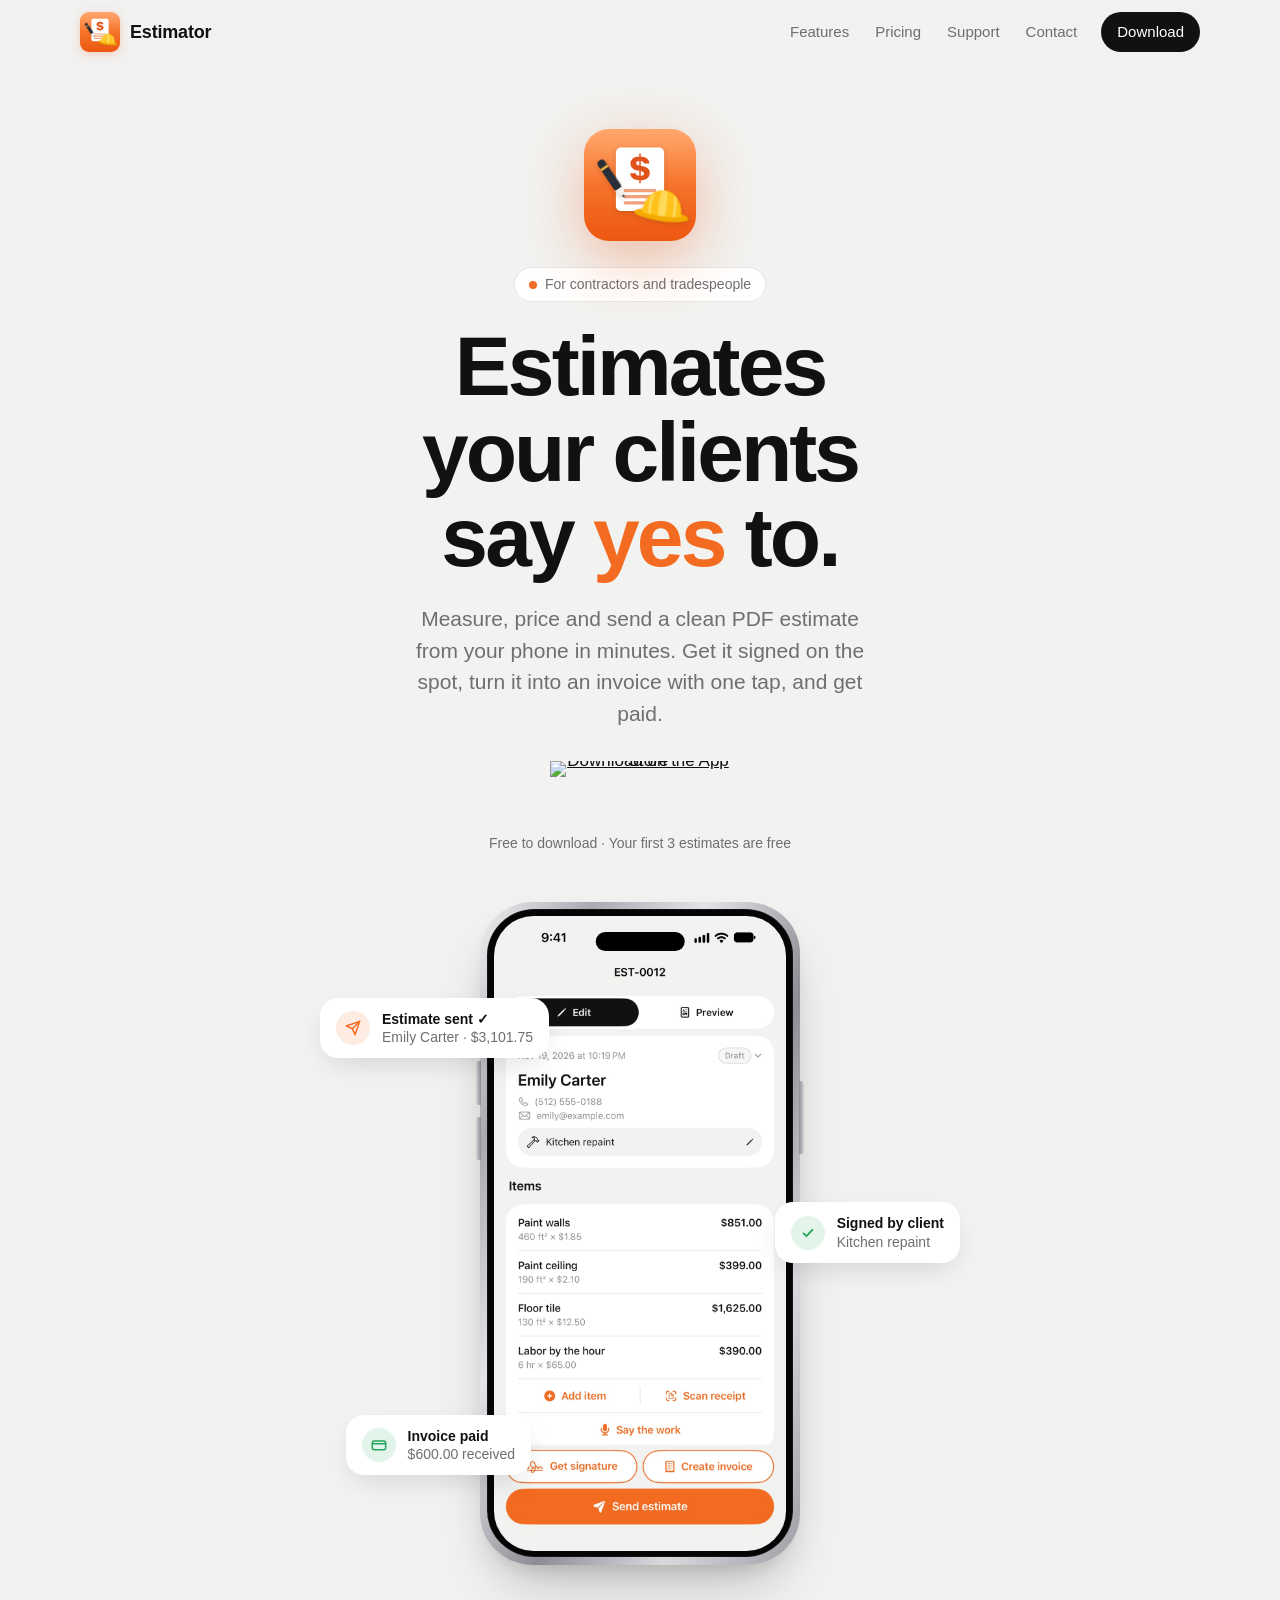
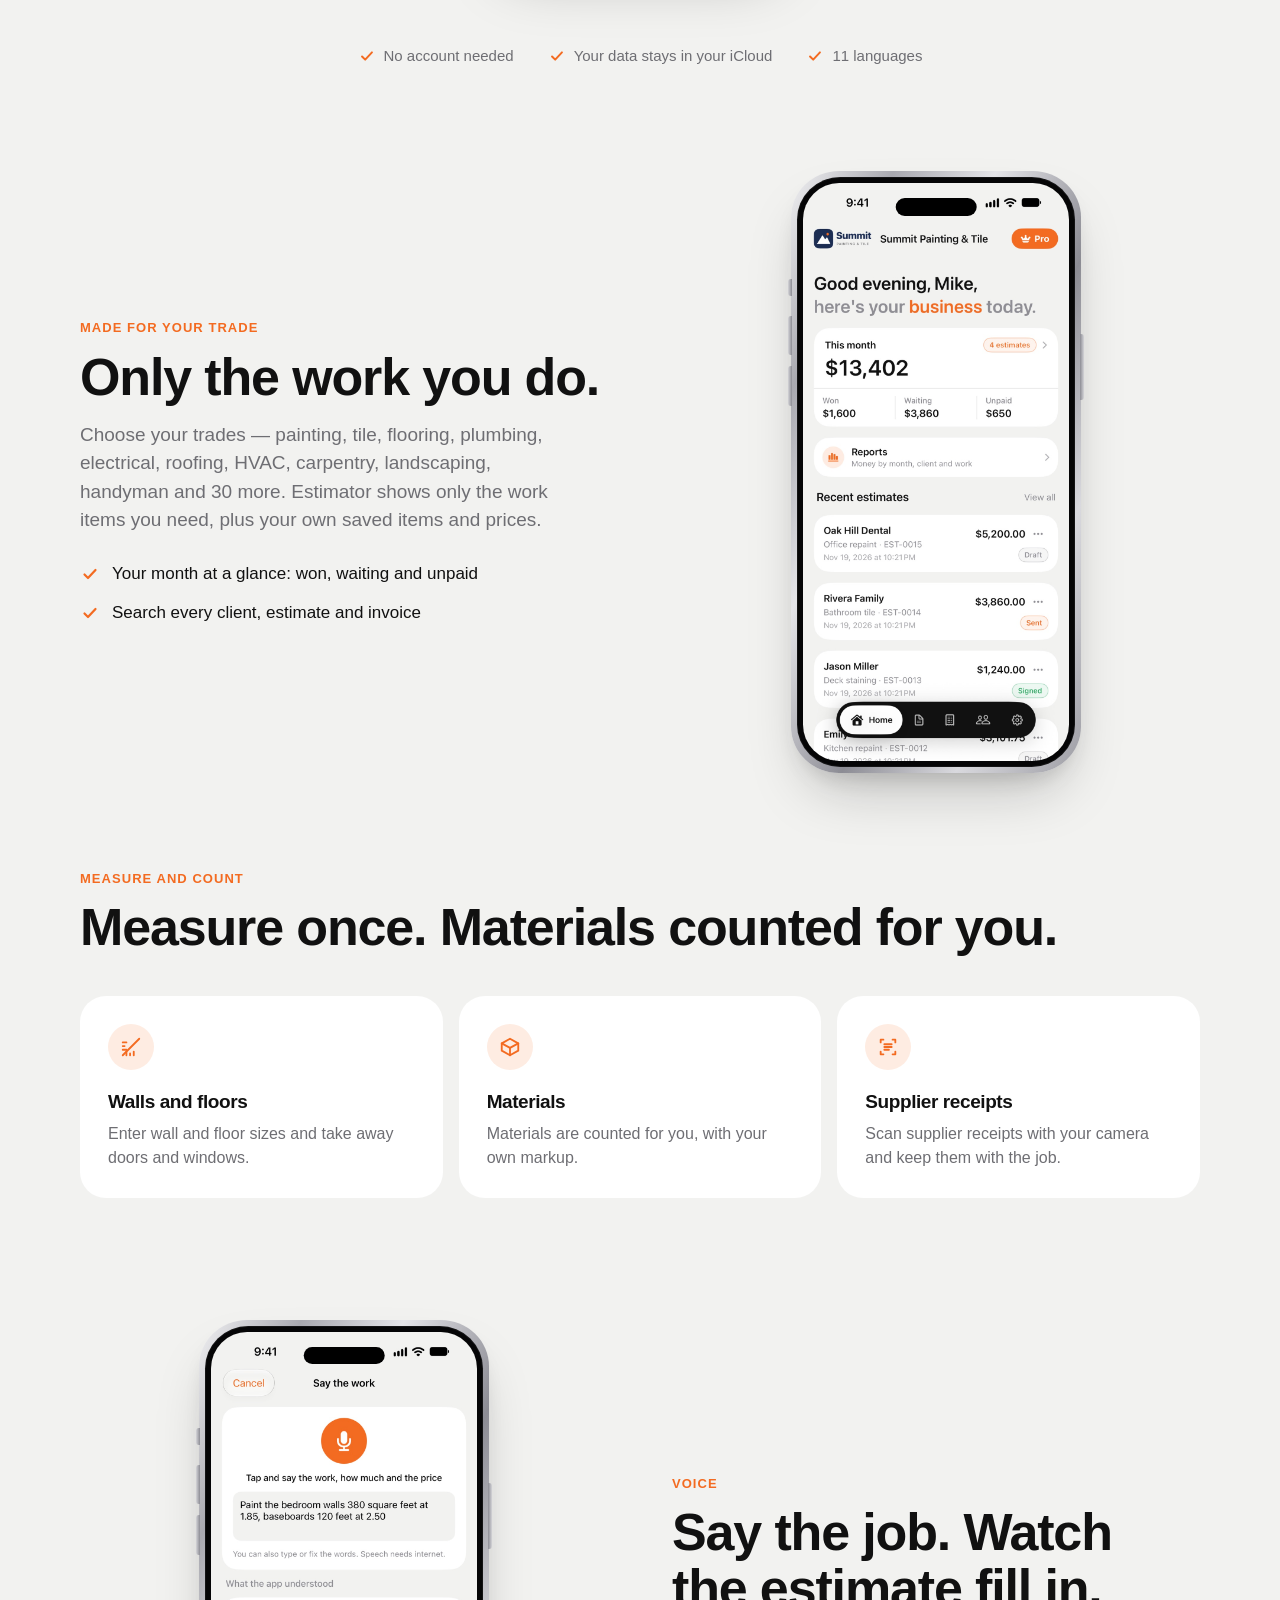
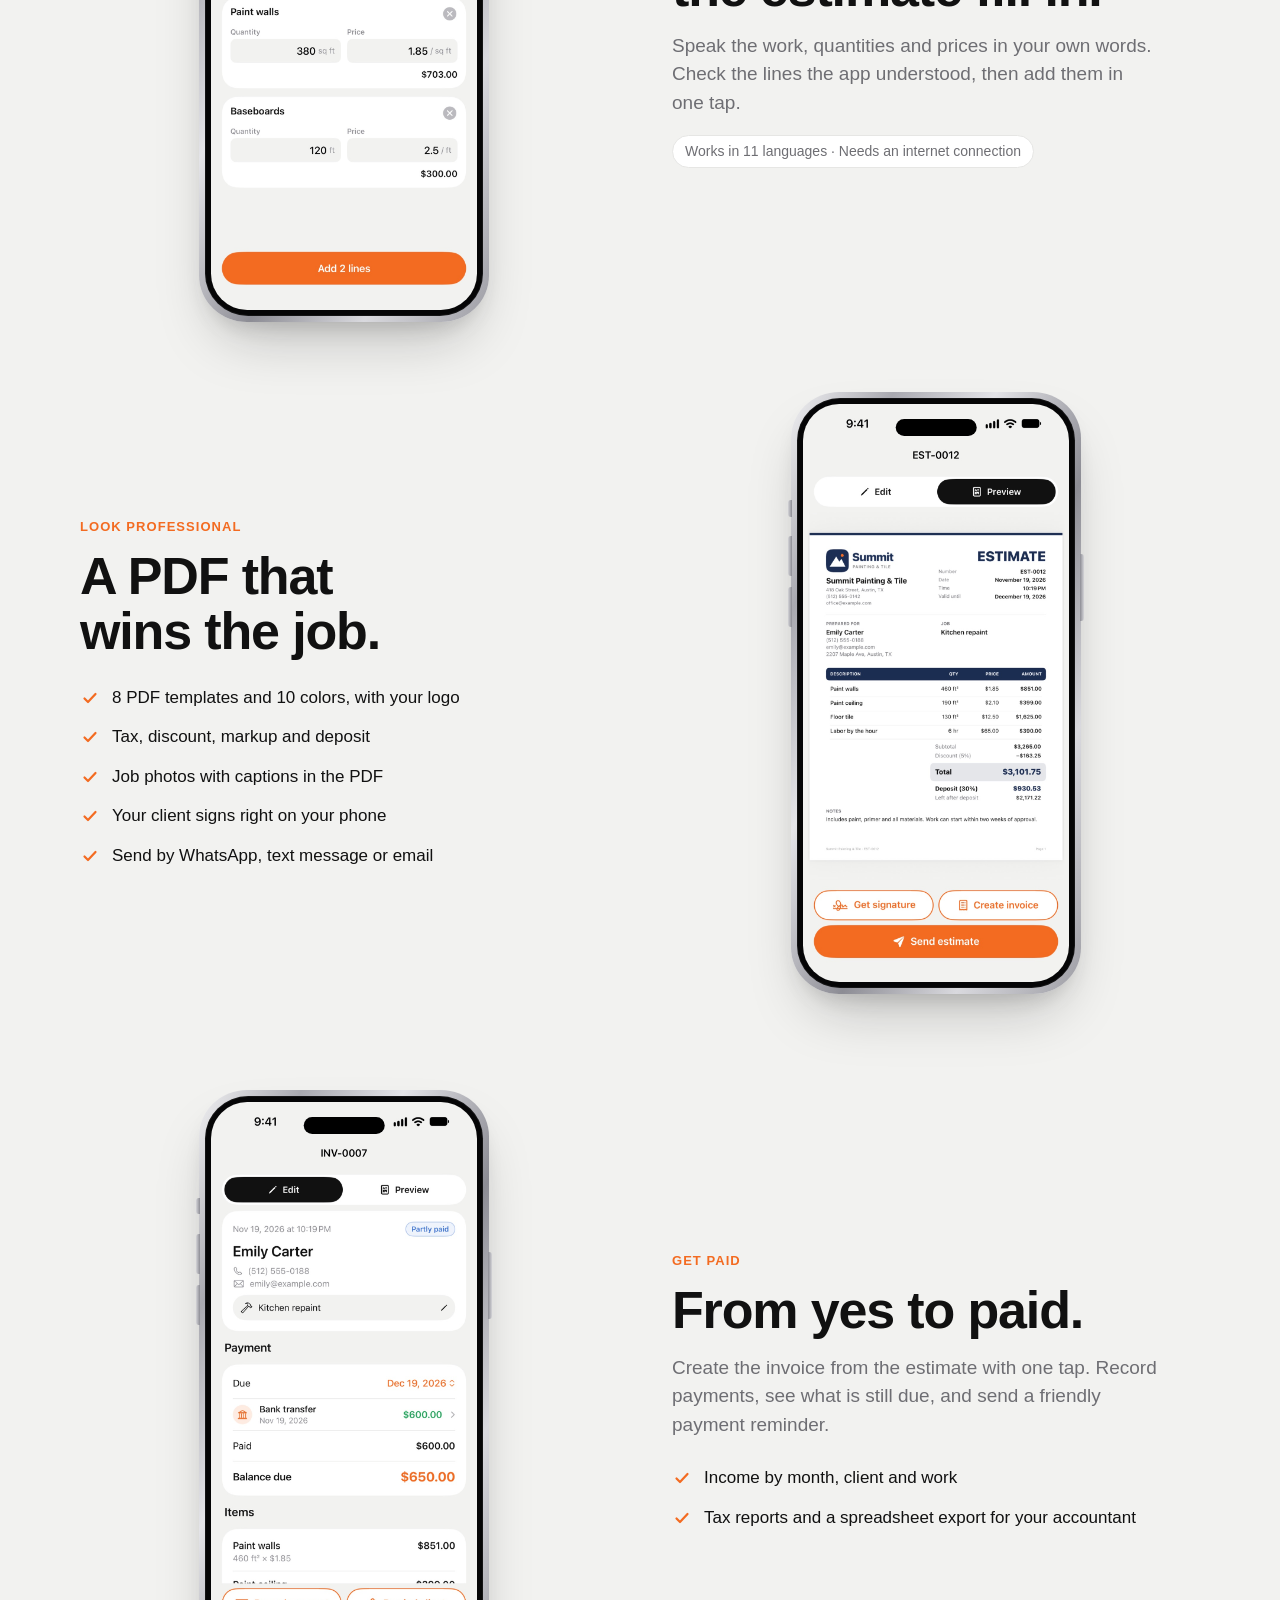
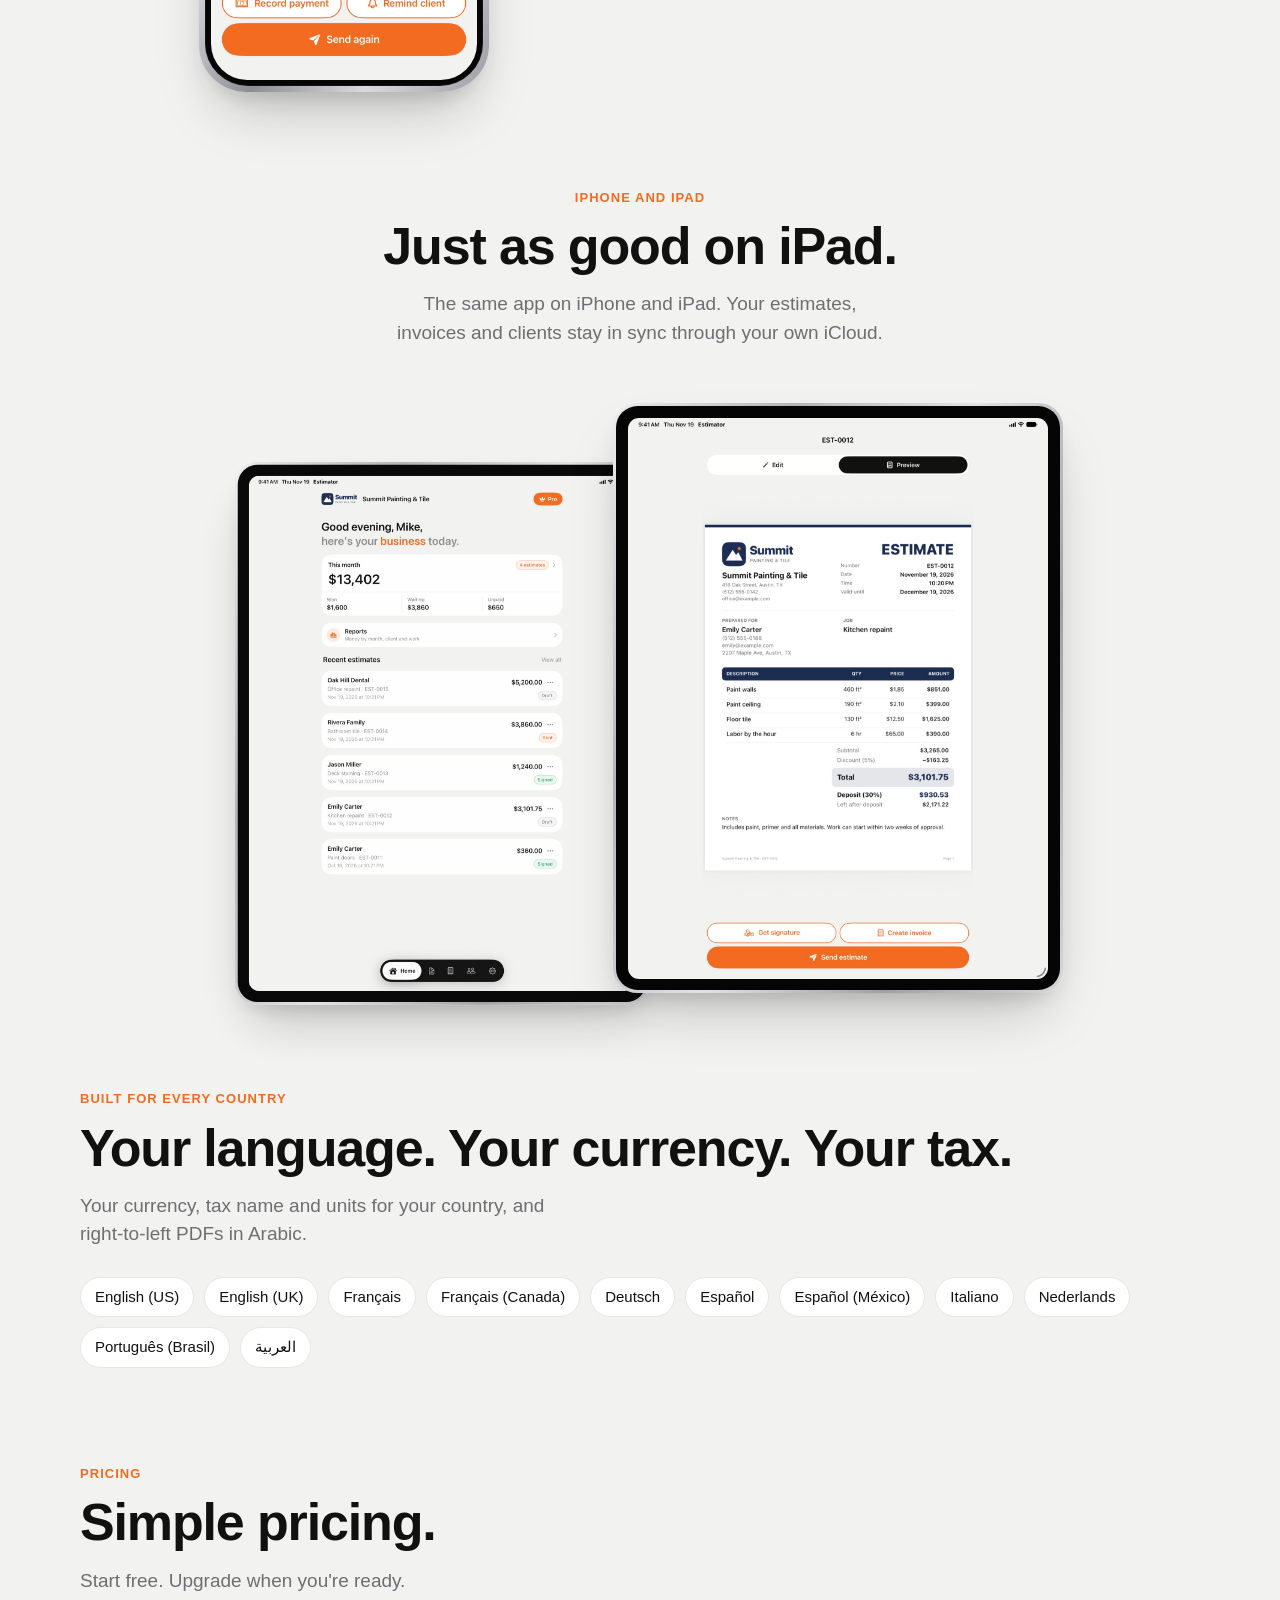
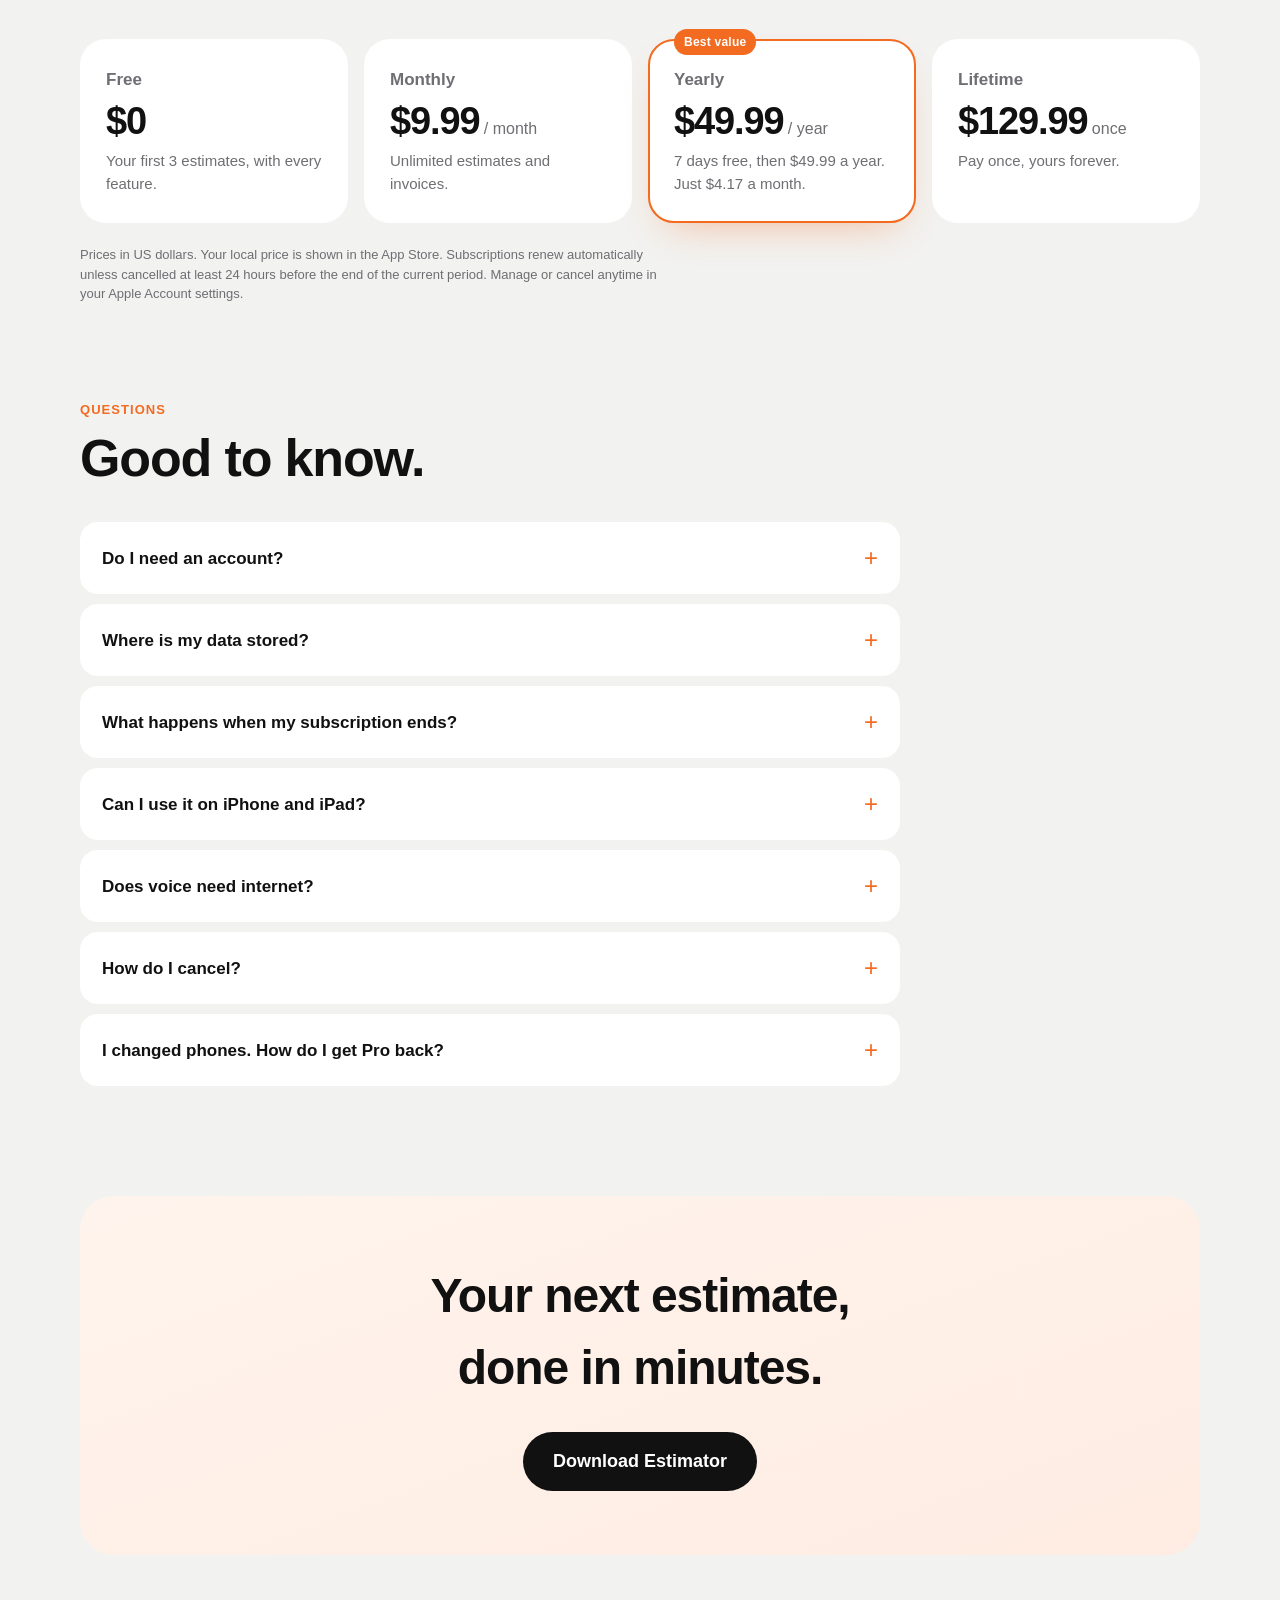
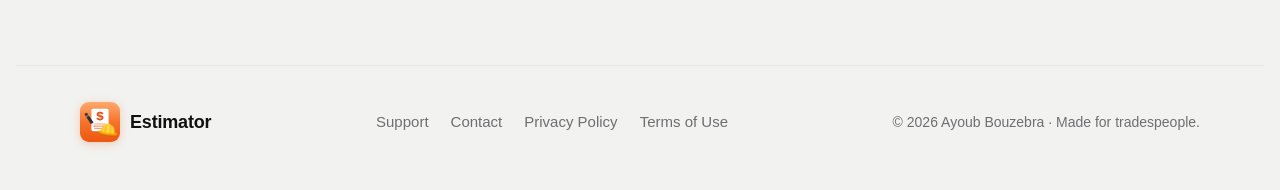
==== index.html @ 3deb3cef "Estimator website: home, support, contact, privacy policy and terms Co-Authored-By: Claude Opus 5.5 " ====
<!doctype html>
<html lang="en">
<head>
<meta charset="utf-8">
<meta name="viewport" content="width=device-width, initial-scale=1, viewport-fit=cover">
<title>Estimator: Estimate Maker</title>
<meta name="description" content="The estimate maker for contractors and tradespeople. Measure, price and send a PDF estimate from your iPhone, get it signed, then invoice and get paid.">
<meta name="theme-color" content="#F2F2F0">
<link rel="icon" type="image/png" sizes="64x64" href="img/favicon.png">
<link rel="apple-touch-icon" href="img/apple-touch-icon.png">
<meta property="og:type" content="website">
<meta property="og:site_name" content="Estimator">
<meta property="og:title" content="Estimator: Estimate Maker">
<meta property="og:description" content="The estimate maker for contractors and tradespeople. Measure, price and send a PDF estimate from your iPhone, get it signed, then invoice and get paid.">
<meta property="og:url" content="https://ayoub20088.github.io/estimator-website/">
<meta property="og:image" content="https://ayoub20088.github.io/estimator-website/img/share.png">
<meta name="twitter:card" content="summary_large_image">
<link rel="stylesheet" href="styles.css">
</head>
<body>
<header class="top" id="top">
  <div class="wrap">
    <a class="brand" href="./" aria-label="Estimator home"><svg class="appicon" role="img" aria-label="Estimator app icon"><use href="#appicon"/></svg>Estimator</a>
    <nav class="nav" aria-label="Main">
      <a class="hide-sm" href="./#features">Features</a>
      <a class="hide-sm" href="./#pricing">Pricing</a>
      <a href="support.html">Support</a>
      <a class="hide-sm" href="contact.html">Contact</a>
      <a class="btn-dark" href="https://apps.apple.com/app/id6836446652" target="_blank" rel="noopener">Download</a>
    </nav>
  </div>
</header>

<svg width="0" height="0" style="position:absolute" aria-hidden="true">
  <symbol id="appicon" viewBox="0 0 1024 1024">
    <defs>
      <linearGradient id="ai-bg" x1="0" y1="0" x2="0" y2="1"><stop offset="0" stop-color="#FF8F45"/><stop offset="1" stop-color="#EC5710"/></linearGradient>
      <linearGradient id="ai-shine" x1="0" y1="0" x2="0" y2="1"><stop offset="0" stop-color="#fff" stop-opacity=".22"/><stop offset=".5" stop-color="#fff" stop-opacity="0"/></linearGradient>
      <filter id="ai-sh" x="-20%" y="-20%" width="140%" height="140%"><feDropShadow dx="0" dy="14" stdDeviation="18" flood-color="#7a2a00" flood-opacity=".28"/></filter>
    </defs>
    <rect width="1024" height="1024" rx="230" fill="url(#ai-bg)"/>
    <rect width="1024" height="1024" rx="230" fill="url(#ai-shine)"/>
    <g filter="url(#ai-sh)"><rect x="292" y="170" width="440" height="580" rx="44" fill="#FFFFFF"/>
  <path d="M511.5 469.1 Q485.2 469.1 465.8 461.9 Q446.4 454.6 435.3 440.8 Q424.2 426.9 422.8 407.3 L422.6 405.0 L471.9 405.0 L472.3 406.5 Q473.7 413.4 478.5 418.4 Q483.3 423.4 491.9 426.0 Q500.5 428.6 513.4 428.6 Q525.6 428.6 533.5 426.0 Q541.4 423.5 545.3 418.8 Q549.2 414.1 549.2 407.6 L549.2 407.4 Q549.2 401.5 546.3 397.5 Q543.4 393.4 536.5 390.4 Q529.5 387.4 517.1 384.9 L489.2 379.4 Q467.6 375.1 453.3 366.9 Q439.0 358.6 431.8 346.0 Q424.6 333.4 424.6 316.3 L424.6 316.1 Q424.6 296.3 435.4 281.6 Q446.1 267.0 465.4 258.9 Q484.6 250.9 510.3 250.9 Q536.5 250.9 555.4 258.0 Q574.3 265.2 585.1 279.0 Q595.9 292.9 597.7 312.9 L598.0 315.9 L548.7 315.9 L548.4 314.5 Q547.0 306.7 542.3 301.6 Q537.6 296.5 529.6 294.0 Q521.6 291.4 510.3 291.4 Q499.2 291.4 491.8 293.9 Q484.4 296.5 480.6 301.0 Q476.8 305.5 476.8 311.6 L476.8 311.8 Q476.8 317.4 479.8 321.7 Q482.8 326.0 489.4 329.1 Q496.0 332.1 506.7 334.3 L535.3 339.9 Q557.9 344.4 572.6 352.3 Q587.2 360.2 594.3 372.3 Q601.4 384.4 601.4 401.6 L601.4 401.9 Q601.4 423.0 590.2 438.1 Q579.1 453.1 558.9 461.1 Q538.7 469.1 511.5 469.1 Z M505.2 495.0 L505.2 225.0 L519.1 225.0 L519.1 495.0 Z " fill="#E2531A"/>
  <rect x="362" y="548" width="300" height="30" rx="15" fill="#F2A27A"/>
  <rect x="362" y="604" width="300" height="30" rx="15" fill="#F2A27A"/>
  <rect x="362" y="660" width="200" height="30" rx="15" fill="#F2A27A"/></g>
    <g filter="url(#ai-sh)"><g transform="rotate(8 720 700)">
    <ellipse cx="720" cy="790" rx="250" ry="52" fill="#F2A900"/>
    <path d="M540 786 C540 650 620 560 720 560 C820 560 900 650 900 786 Q720 812 540 786 Z" fill="#FFC21A"/>
    <path d="M696 562 C680 640 680 720 690 798 L750 798 C760 720 760 640 744 562 Z" fill="#FFD95C"/>
    <path d="M610 600 C592 660 588 730 596 792 L620 794 C614 730 618 662 634 608 Z" fill="#FFD95C"/>
    <path d="M830 600 C848 660 852 730 844 792 L820 794 C826 730 822 662 806 608 Z" fill="#FFD95C"/>
  </g><g transform="translate(72 -112) rotate(-34 300 742)">
    <rect x="262" y="330" width="76" height="320" rx="34" fill="#2B2F38"/>
    <rect x="262" y="400" width="76" height="22" fill="#F2B640"/>
    <path d="M262 640 L338 640 L300 742 Z" fill="#F4EFE8"/>
    <path d="M288 712 L312 712 L300 742 Z" fill="#2B2F38"/>
  </g></g>
  </symbol>
  <symbol id="tick" viewBox="0 0 20 20"><path fill="none" stroke="currentColor" stroke-width="2.2" stroke-linecap="round" stroke-linejoin="round" d="M4.5 10.5l3.5 3.5 7.5-8"/></symbol>
</svg>
<main>
  <section class="hero wrap">
    <svg class="hero-icon" role="img" aria-label="Estimator app icon"><use href="#appicon"/></svg>
    <span class="pill"><i></i>For contractors and tradespeople</span>
    <h1>Estimates your clients say <em>yes</em> to.</h1>
    <p class="lede">Measure, price and send a clean PDF estimate from your phone in minutes. Get it signed on the spot, turn it into an invoice with one tap, and get paid.</p>
    <div class="cta">
      <a class="badge-store" href="https://apps.apple.com/app/id6836446652" target="_blank" rel="noopener"><img src="https://toolbox.marketingtools.apple.com/api/v2/badges/download-on-the-app-store/black/en-us" alt="Download on the App Store" width="180" height="60"></a>
      <span class="fine">Free to download · Your first 3 estimates are free</span>
    </div>
    <div class="stage">
      <div class="iphone"><span class="btns"><i></i><i></i><i></i></span><div class="glass"><img src="img/02-estimate.jpg" alt="An estimate in Estimator: client Emily Carter, kitchen repaint, four lines priced in square feet"></div></div>
      <div class="note n1"><span class="ic"><svg width="16" height="16" viewBox="0 0 24 24" fill="none" stroke="currentColor" stroke-width="2.2" stroke-linecap="round" stroke-linejoin="round"><path d="M22 2L11 13"/><path d="M22 2l-7 20-4-9-9-4z"/></svg></span><div><b>Estimate sent ✓</b><span>Emily Carter · $3,101.75</span></div></div>
      <div class="note n2"><span class="ic ok"><svg width="16" height="16"><use href="#tick"/></svg></span><div><b>Signed by client</b><span>Kitchen repaint</span></div></div>
      <div class="note n3"><span class="ic ok"><svg width="16" height="16" viewBox="0 0 24 24" fill="none" stroke="currentColor" stroke-width="2.2" stroke-linecap="round"><rect x="2" y="6" width="20" height="13" rx="3"/><path d="M2 10h20"/></svg></span><div><b>Invoice paid</b><span>$600.00 received</span></div></div>
    </div>
  </section>

  <div class="trust wrap" role="list">
    <span role="listitem"><svg width="18" height="18"><use href="#tick"/></svg>No account needed</span>
    <span role="listitem"><svg width="18" height="18"><use href="#tick"/></svg>Your data stays in your iCloud</span>
    <span role="listitem"><svg width="18" height="18"><use href="#tick"/></svg>11 languages</span>
  </div>

  <section class="block wrap" id="features">
    <div class="row">
      <div class="text rise">
        <div class="eyebrow">Made for your trade</div>
        <h2>Only the work you do.</h2>
        <p class="sub">Choose your trades — painting, tile, flooring, plumbing, electrical, roofing, HVAC, carpentry, landscaping, handyman and 30 more. Estimator shows only the work items you need, plus your own saved items and prices.</p>
        <ul class="ticks">
          <li><svg width="20" height="20"><use href="#tick"/></svg>Your month at a glance: won, waiting and unpaid</li>
          <li><svg width="20" height="20"><use href="#tick"/></svg>Search every client, estimate and invoice</li>
        </ul>
      </div>
      <div class="media rise"><div class="iphone"><span class="btns"><i></i><i></i><i></i></span><div class="glass"><img src="img/01-home.jpg" alt="Estimator home screen: this month's total, won, waiting and unpaid, and recent estimates" loading="lazy"></div></div></div>
    </div>
  </section>

  <section class="block wrap">
    <div class="eyebrow">Measure and count</div>
    <h2>Measure once. Materials counted for you.</h2>
    <div class="trio">
      <div class="card rise">
        <div class="ic"><svg width="22" height="22" viewBox="0 0 24 24" fill="none" stroke="currentColor" stroke-width="2" stroke-linecap="round" stroke-linejoin="round"><path d="M3 21L21 3"/><path d="M7 21v-4M11 21v-2M15 21v-4M3 7h4M3 11h2M3 15h4"/></svg></div>
        <h3>Walls and floors</h3>
        <p>Enter wall and floor sizes and take away doors and windows.</p>
      </div>
      <div class="card rise">
        <div class="ic"><svg width="22" height="22" viewBox="0 0 24 24" fill="none" stroke="currentColor" stroke-width="2" stroke-linecap="round" stroke-linejoin="round"><path d="M21 8l-9-5-9 5 9 5 9-5z"/><path d="M3 8v8l9 5 9-5V8"/><path d="M12 13v8"/></svg></div>
        <h3>Materials</h3>
        <p>Materials are counted for you, with your own markup.</p>
      </div>
      <div class="card rise">
        <div class="ic"><svg width="22" height="22" viewBox="0 0 24 24" fill="none" stroke="currentColor" stroke-width="2" stroke-linecap="round" stroke-linejoin="round"><path d="M4 7V4h3M17 4h3v3M20 17v3h-3M7 20H4v-3"/><path d="M8 9h8M8 12h8M8 15h5"/></svg></div>
        <h3>Supplier receipts</h3>
        <p>Scan supplier receipts with your camera and keep them with the job.</p>
      </div>
    </div>
  </section>

  <section class="block wrap">
    <div class="row flip">
      <div class="text rise">
        <div class="eyebrow">Voice</div>
        <h2>Say the job. Watch the estimate fill in.</h2>
        <p class="sub">Speak the work, quantities and prices in your own words. Check the lines the app understood, then add them in one tap.</p>
        <span class="tag">Works in 11 languages · Needs an internet connection</span>
      </div>
      <div class="media rise"><div class="iphone"><span class="btns"><i></i><i></i><i></i></span><div class="glass"><img src="img/03-voice.jpg" alt="Say the work: a spoken sentence turned into two priced lines, paint walls and baseboards" loading="lazy"></div></div></div>
    </div>
  </section>

  <section class="block wrap">
    <div class="row">
      <div class="text rise">
        <div class="eyebrow">Look professional</div>
        <h2>A PDF that wins the job.</h2>
        <ul class="ticks">
          <li><svg width="20" height="20"><use href="#tick"/></svg>8 PDF templates and 10 colors, with your logo</li>
          <li><svg width="20" height="20"><use href="#tick"/></svg>Tax, discount, markup and deposit</li>
          <li><svg width="20" height="20"><use href="#tick"/></svg>Job photos with captions in the PDF</li>
          <li><svg width="20" height="20"><use href="#tick"/></svg>Your client signs right on your phone</li>
          <li><svg width="20" height="20"><use href="#tick"/></svg>Send by WhatsApp, text message or email</li>
        </ul>
      </div>
      <div class="media rise"><div class="iphone"><span class="btns"><i></i><i></i><i></i></span><div class="glass"><img src="img/04-estimate-pdf.jpg" alt="The estimate as a PDF with the business logo, line items, total and a 30 percent deposit" loading="lazy"></div></div></div>
    </div>
  </section>

  <section class="block wrap">
    <div class="row flip">
      <div class="text rise">
        <div class="eyebrow">Get paid</div>
        <h2>From yes to paid.</h2>
        <p class="sub">Create the invoice from the estimate with one tap. Record payments, see what is still due, and send a friendly payment reminder.</p>
        <ul class="ticks">
          <li><svg width="20" height="20"><use href="#tick"/></svg>Income by month, client and work</li>
          <li><svg width="20" height="20"><use href="#tick"/></svg>Tax reports and a spreadsheet export for your accountant</li>
        </ul>
      </div>
      <div class="media rise"><div class="iphone"><span class="btns"><i></i><i></i><i></i></span><div class="glass"><img src="img/05-invoice.jpg" alt="An invoice partly paid: a $600 bank transfer received and $650 balance due" loading="lazy"></div></div></div>
    </div>
  </section>

  <section class="block wrap center">
    <div class="eyebrow">iPhone and iPad</div>
    <h2>Just as good on iPad.</h2>
    <p class="sub">The same app on iPhone and iPad. Your estimates, invoices and clients stay in sync through your own iCloud.</p>
    <div class="ipads rise">
      <div class="ipad"><div class="glass"><img src="img/ipad-home.jpg" alt="Estimator home screen on iPad" loading="lazy"></div></div>
      <div class="ipad"><div class="glass"><img src="img/ipad-estimate-pdf.jpg" alt="An estimate PDF on iPad" loading="lazy"></div></div>
    </div>
  </section>

  <section class="block wrap">
    <div class="eyebrow">Built for every country</div>
    <h2>Your language. Your currency. Your tax.</h2>
    <p class="sub">Your currency, tax name and units for your country, and right-to-left PDFs in Arabic.</p>
    <div class="langs">
      <span>English (US)</span><span>English (UK)</span><span>Français</span><span>Français (Canada)</span><span>Deutsch</span><span>Español</span><span>Español (México)</span><span>Italiano</span><span>Nederlands</span><span>Português (Brasil)</span><span lang="ar" dir="rtl">العربية</span>
    </div>
  </section>

  <section class="block wrap" id="pricing">
    <div class="eyebrow">Pricing</div>
    <h2>Simple pricing.</h2>
    <p class="sub">Start free. Upgrade when you're ready.</p>
    <div class="prices">
      <div class="price"><h3>Free</h3><div class="amt">$0</div><p>Your first 3 estimates, with every feature.</p></div>
      <div class="price"><h3>Monthly</h3><div class="amt">$9.99<small> / month</small></div><p>Unlimited estimates and invoices.</p></div>
      <div class="price best"><span class="badge">Best value</span><h3>Yearly</h3><div class="amt">$49.99<small> / year</small></div><p>7 days free, then $49.99 a year. Just $4.17 a month.</p></div>
      <div class="price"><h3>Lifetime</h3><div class="amt">$129.99<small> once</small></div><p>Pay once, yours forever.</p></div>
    </div>
    <p class="legal">Prices in US dollars. Your local price is shown in the App Store. Subscriptions renew automatically unless cancelled at least 24 hours before the end of the current period. Manage or cancel anytime in your Apple Account settings.</p>
  </section>

  <section class="block wrap" id="faq">
    <div class="eyebrow">Questions</div>
    <h2>Good to know.</h2>
    <div class="faq">
      <details><summary>Do I need an account?</summary><p>No. Open the app and start. There's no sign-up and no password.</p></details>
      <details><summary>Where is my data stored?</summary><p>On your iPhone or iPad and in your own private iCloud. We have no server and never see your estimates, invoices or clients.</p></details>
      <details><summary>What happens when my subscription ends?</summary><p>Everything you made stays in the app and you can always open it. To change or send those documents again, or to make new ones, subscribe again. Your 3 free estimates stay yours.</p></details>
      <details><summary>Can I use it on iPhone and iPad?</summary><p>Yes. Sign in to the same Apple Account and your work syncs through iCloud.</p></details>
      <details><summary>Does voice need internet?</summary><p>Yes. Speech is turned into text by Apple's speech recognition. The rest of the app works without internet.</p></details>
      <details><summary>How do I cancel?</summary><p>iPhone Settings › your name › Subscriptions › Estimator. Cancel at least 24 hours before renewal.</p></details>
      <details><summary>I changed phones. How do I get Pro back?</summary><p>Open the plans screen and tap “Already subscribed? Restore purchase”, signed in with the same Apple Account.</p></details>
    </div>
  </section>

  <section class="final wrap">
    <h2>Your next estimate, done in minutes.</h2>
    <a class="btn-big" href="https://apps.apple.com/app/id6836446652" target="_blank" rel="noopener">Download Estimator</a>
  </section>
</main>

<footer>
  <div class="wrap">
    <a class="brand" href="./"><svg class="appicon" role="img" aria-label="Estimator app icon"><use href="#appicon"/></svg>Estimator</a>
    <nav aria-label="Footer">
      <a href="support.html">Support</a><a href="contact.html">Contact</a><a href="privacy.html">Privacy Policy</a><a href="terms.html">Terms of Use</a>
    </nav>
    <span class="copy">© 2026 Ayoub Bouzebra · Made for tradespeople.</span>
  </div>
</footer>
<script src="script.js"></script>
</body>
</html>
---- styles.css ----
/* Layout: one light page in the app's own colours — big centred hero with a floating iPhone, then alternating feature rows, iPad, pricing, FAQ. */
:root {
  --bg: #F2F2F0;          /* app canvas */
  --card: #FFFFFF;
  --ink: #111111;
  --ink-soft: #6E6E73;    /* a touch darker than the app's #8E8E93 for reading on the web */
  --line: #E6E6E4;
  --orange: #F36B21;
  --orange-soft: #FEECE2;
  --green: #22A55B;
  --device: #0E0E10;
  --shadow: 0 30px 60px -20px rgba(17, 17, 17, .28), 0 12px 24px -12px rgba(17, 17, 17, .18);
  --shadow-soft: 0 10px 30px -10px rgba(17, 17, 17, .18);
  --font: -apple-system, BlinkMacSystemFont, "SF Pro Display", "SF Pro Text", "Helvetica Neue", Helvetica, Arial, sans-serif;
  --radius: 26px;
  --wrap: 1120px;
  color-scheme: light;
}
* { box-sizing: border-box; }
html { scroll-behavior: smooth; }
body {
  margin: 0; background: var(--bg); color: var(--ink); font-family: var(--font);
  font-size: 17px; line-height: 1.5; -webkit-font-smoothing: antialiased;
  padding-left: max(16px, env(safe-area-inset-left, 0px));
  padding-right: max(16px, env(safe-area-inset-right, 0px));
  overflow-x: hidden;
}
body::before { content: ""; position: fixed; inset: 0 0 auto; height: env(safe-area-inset-top, 0px); z-index: 10; background: var(--bg); }
a { color: inherit; }
img { max-width: 100%; display: block; }
h1, h2, h3 { margin: 0; text-wrap: balance; letter-spacing: -0.022em; font-weight: 650; }
p { margin: 0; }
.wrap { max-width: var(--wrap); margin: 0 auto; }
:focus-visible { outline: 3px solid var(--orange); outline-offset: 3px; border-radius: 8px; }

/* Top bar */
.top {
  position: sticky; top: env(safe-area-inset-top, 0px); z-index: 20;
  background: color-mix(in srgb, var(--bg) 86%, transparent);
  backdrop-filter: saturate(160%) blur(16px); -webkit-backdrop-filter: saturate(160%) blur(16px);
  margin: 0 calc(-1 * max(16px, env(safe-area-inset-left, 0px))) 0 calc(-1 * max(16px, env(safe-area-inset-right, 0px)));
  padding: 0 max(16px, env(safe-area-inset-right, 0px)) 0 max(16px, env(safe-area-inset-left, 0px));
  border-bottom: 1px solid transparent; transition: border-color .2s;
}
.top.scrolled { border-bottom-color: var(--line); }
.top .wrap { display: flex; align-items: center; gap: 24px; height: 64px; }
.brand { display: flex; align-items: center; gap: 10px; text-decoration: none; font-weight: 650; font-size: 18px; letter-spacing: -0.01em; }
.brand .appicon { width: 40px; height: 40px; filter: drop-shadow(0 2px 4px rgba(236,87,16,.25)); }
.hero-icon { width: 112px; height: 112px; display: block; margin: 0 auto 26px; filter: drop-shadow(0 18px 30px rgba(236,87,16,.35)); }
@media (max-width: 600px) { .hero-icon { width: 92px; height: 92px; } }
.nav { display: flex; gap: 22px; margin-left: auto; align-items: center; }
.nav button, .nav a { background: none; border: 0; font: inherit; font-size: 15px; color: var(--ink-soft); cursor: pointer; text-decoration: none; padding: 6px 2px; }
.nav button:hover, .nav a:hover { color: var(--ink); }
.btn-dark {
  display: inline-flex; align-items: center; gap: 8px; background: var(--ink); color: #fff !important;
  border-radius: 999px; padding: 10px 18px; font-weight: 600; font-size: 15px; text-decoration: none; white-space: nowrap;
  transition: transform .15s ease;
}
.btn-dark:hover { transform: translateY(-1px); }
.btn-dark:active { transform: scale(.97); }
.nav .btn-dark { background: var(--ink); color: #fff; padding: 9px 16px; }
.nav .btn-dark:hover { color: #fff; }
@media (max-width: 760px) { .nav .hide-sm { display: none; } .nav { gap: 14px; } }

/* App Store button */
.store {
  display: inline-flex; align-items: center; gap: 12px; background: #000; color: #fff; text-decoration: none;
  border-radius: 14px; padding: 11px 22px 11px 18px; transition: transform .15s ease, box-shadow .15s ease;
  box-shadow: 0 8px 20px -8px rgba(0,0,0,.45);
}
.store:hover { transform: translateY(-2px); }
.store:active { transform: scale(.97); }
.store svg { width: 26px; height: 26px; flex: none; }
.store small { display: block; font-size: 11px; line-height: 1.1; opacity: .85; letter-spacing: .02em; }
.store b { display: block; font-size: 20px; line-height: 1.1; font-weight: 600; letter-spacing: -0.01em; }


/* Hero */
.hero { text-align: center; padding-block: 64px 24px; }
.pill { display: inline-flex; gap: 8px; align-items: center; background: var(--card); border: 1px solid var(--line); border-radius: 999px; padding: 6px 14px; font-size: 14px; color: var(--ink-soft); }
.pill i { width: 8px; height: 8px; border-radius: 50%; background: var(--orange); display: block; }
.hero h1 { font-size: clamp(42px, 7.4vw, 84px); line-height: 1.02; margin: 22px auto 0; max-width: 13ch; letter-spacing: -0.035em; }
.hero h1 em { font-style: normal; color: var(--orange); }
.hero .lede { font-size: clamp(18px, 2.1vw, 21px); color: var(--ink-soft); max-width: 40ch; margin: 22px auto 0; }
.hero .cta { margin-top: 32px; display: flex; flex-direction: column; align-items: center; gap: 12px; }
.hero .fine { font-size: 14px; color: var(--ink-soft); }

/* Devices: a thin titanium band, a slim black border, then the real screen */
.iphone {
  --band: 1.15%;
  position: relative; width: 100%; max-width: 300px; margin: 0 auto; padding: var(--band);
  border-radius: 16.6% / 7.7%;
  background: linear-gradient(115deg, #f1f1f3 0%, #a9a9b0 18%, #e4e4e8 36%, #8c8c94 58%, #d9d9de 78%, #9d9da4 100%);
  box-shadow: var(--shadow);
}
.iphone .glass { position: relative; padding: 2.15%; border-radius: 15.6% / 7.2%; background: #050506; box-shadow: inset 0 0 0 1px rgba(255,255,255,.06); }
.iphone img { width: 100%; aspect-ratio: 1320 / 2868; object-fit: cover; border-radius: 13.6% / 6.3%; }
.iphone .glass::after { content: ""; position: absolute; top: 3.5%; left: 50%; width: 29%; height: 3%; transform: translateX(-50%); background: #000; border-radius: 999px; }
/* side buttons */
.iphone::before { content: ""; position: absolute; right: -1.1%; top: 27%; width: 1.3%; height: 11%; border-radius: 0 3px 3px 0; background: linear-gradient(90deg, #8c8c94, #d4d4d8); }
.iphone .btns { position: absolute; left: -1.1%; top: 18%; width: 1.3%; height: 30%; }
.iphone .btns i { position: absolute; left: 0; width: 100%; border-radius: 3px 0 0 3px; background: linear-gradient(270deg, #8c8c94, #d4d4d8); }
.iphone .btns i:nth-child(1) { top: 0; height: 9%; }
.iphone .btns i:nth-child(2) { top: 20%; height: 22%; }
.iphone .btns i:nth-child(3) { top: 48%; height: 22%; }
.ipad {
  position: relative; width: 100%; padding: .7%; border-radius: 5.4% / 4.1%;
  background: linear-gradient(115deg, #eeeef0 0%, #b3b3b9 25%, #e2e2e6 50%, #a0a0a7 75%, #d6d6da 100%);
  box-shadow: var(--shadow);
}
.ipad .glass { padding: 2.6%; border-radius: 4.9% / 3.7%; background: #050506; }
.ipad img { width: 100%; aspect-ratio: 1400 / 1866; object-fit: cover; border-radius: 2.6% / 1.95%; }

/* Hero stage */
.stage { position: relative; max-width: 640px; margin: 48px auto 0; padding-bottom: 20px; }
.stage .iphone { max-width: 320px; animation: float 7s ease-in-out infinite; }
.note {
  position: absolute; z-index: 2; display: flex; align-items: center; gap: 12px; background: var(--card);
  border-radius: 18px; padding: 12px 16px; box-shadow: var(--shadow-soft); text-align: left; font-size: 14px; line-height: 1.3;
  max-width: 250px; animation: float 6s ease-in-out infinite;
}
.note .ic { width: 34px; height: 34px; border-radius: 50%; display: grid; place-items: center; flex: none; background: var(--orange-soft); color: var(--orange); }
.note .ic.ok { background: #E3F4EA; color: var(--green); }
.note b { display: block; font-weight: 600; }
.note span { color: var(--ink-soft); }
.n1 { top: 14%; left: 0; animation-delay: -1s; }
.n2 { top: 44%; right: 0; animation-delay: -3s; }
.n3 { bottom: 16%; left: 4%; animation-delay: -5s; }
@keyframes float { 0%, 100% { transform: translateY(0); } 50% { transform: translateY(-12px); } }
@media (max-width: 600px) {
  .stage .iphone { max-width: 240px; }
  .note { font-size: 12.5px; padding: 9px 12px; gap: 9px; max-width: 190px; border-radius: 14px; }
  .note .ic { width: 28px; height: 28px; }
  .n1 { top: 8%; } .n2 { top: 46%; } .n3 { bottom: 10%; left: 0; }
}

/* Trust strip */
.trust { display: flex; flex-wrap: wrap; justify-content: center; gap: 12px 34px; padding-block: 36px 8px; color: var(--ink-soft); font-size: 15px; }
.trust span { display: inline-flex; align-items: center; gap: 8px; }
.trust svg { color: var(--orange); }

/* Sections */
section.block { padding-block: 96px 0; }
.eyebrow { font-size: 13px; font-weight: 650; letter-spacing: .08em; text-transform: uppercase; color: var(--orange); }
.block h2 { font-size: clamp(32px, 4.6vw, 52px); line-height: 1.06; margin-top: 12px; }
.block .sub { font-size: 19px; color: var(--ink-soft); margin-top: 16px; max-width: 46ch; }
.row { display: grid; grid-template-columns: 1fr 1fr; gap: 64px; align-items: center; }
.row > * { min-width: 0; }
.row.flip .text { order: 2; }
.row .media { display: flex; justify-content: center; }
.row .media .iphone { max-width: 290px; }
.ticks { list-style: none; padding: 0; margin: 26px 0 0; display: grid; gap: 14px; }
.ticks li { display: flex; gap: 12px; align-items: flex-start; font-size: 17px; }
.ticks li svg { flex: none; margin-top: 3px; color: var(--orange); }
.tag { display: inline-block; margin-top: 18px; font-size: 14px; color: var(--ink-soft); background: var(--card); border: 1px solid var(--line); border-radius: 999px; padding: 5px 12px; }
@media (max-width: 860px) {
  .row { grid-template-columns: 1fr; gap: 40px; }
  .row.flip .text { order: 0; }
  section.block { padding-block: 72px 0; }
}

/* Cards */
.card { background: var(--card); border-radius: var(--radius); padding: 28px; }
.trio { display: grid; grid-template-columns: repeat(3, 1fr); gap: 16px; margin-top: 40px; }
.trio > * { min-width: 0; }
.trio .ic { width: 46px; height: 46px; border-radius: 50%; background: var(--orange-soft); color: var(--orange); display: grid; place-items: center; }
.trio h3 { font-size: 19px; margin-top: 18px; }
.trio p { color: var(--ink-soft); margin-top: 6px; font-size: 16px; }
@media (max-width: 860px) { .trio { grid-template-columns: 1fr; } }

/* iPad */
.ipads { position: relative; margin: 56px auto 0; max-width: 900px; display: grid; grid-template-columns: 1fr 1fr; gap: 0; }
.ipads .ipad:first-child { transform: translateX(6%) translateY(6%) scale(.92); z-index: 1; opacity: .98; }
.ipads .ipad:last-child { z-index: 2; transform: translateX(-6%); }
.center { text-align: center; }
.center .sub { margin-left: auto; margin-right: auto; }

/* Languages */
.langs { display: flex; flex-wrap: wrap; gap: 10px; margin-top: 28px; }
.langs span { background: var(--card); border: 1px solid var(--line); border-radius: 999px; padding: 8px 14px; font-size: 15px; }

/* Pricing */
.prices { display: grid; grid-template-columns: repeat(4, 1fr); gap: 16px; margin-top: 44px; }
.prices > * { min-width: 0; }
.price { background: var(--card); border-radius: var(--radius); padding: 26px 24px; display: flex; flex-direction: column; gap: 8px; border: 2px solid transparent; position: relative; }
.price.best { border-color: var(--orange); box-shadow: 0 18px 40px -20px rgba(243,107,33,.45); }
.price .badge { position: absolute; top: -12px; left: 24px; background: var(--orange); color: #fff; font-size: 12px; font-weight: 650; border-radius: 999px; padding: 4px 10px; letter-spacing: .02em; }
.price h3 { font-size: 17px; font-weight: 600; color: var(--ink-soft); letter-spacing: 0; }
.price .amt { font-size: 38px; font-weight: 700; letter-spacing: -0.03em; font-variant-numeric: tabular-nums; line-height: 1.1; }
.price .amt small { font-size: 16px; font-weight: 500; color: var(--ink-soft); letter-spacing: 0; }
.price p { font-size: 15px; color: var(--ink-soft); }
.legal { font-size: 13px; color: var(--ink-soft); margin-top: 22px; max-width: 80ch; }
@media (max-width: 960px) { .prices { grid-template-columns: repeat(2, 1fr); row-gap: 24px; } }
@media (max-width: 520px) { .prices { grid-template-columns: 1fr; } }

/* FAQ */
.faq { margin-top: 36px; display: grid; gap: 10px; max-width: 820px; }
.faq details { background: var(--card); border-radius: 18px; padding: 0 22px; }
.faq summary { cursor: pointer; list-style: none; font-weight: 600; font-size: 17px; padding: 18px 0; display: flex; justify-content: space-between; gap: 16px; align-items: center; }
.faq summary::-webkit-details-marker { display: none; }
.faq summary::after { content: "+"; font-size: 24px; font-weight: 400; color: var(--orange); transition: transform .2s; flex: none; }
.faq details[open] summary::after { transform: rotate(45deg); }
.faq details p { color: var(--ink-soft); padding-bottom: 20px; }

/* Final CTA */
.final { margin-top: 110px; background: linear-gradient(160deg, #FFF4ED, var(--orange-soft)); border-radius: 34px; padding: 64px 28px; text-align: center; }
.final h2 { font-size: clamp(30px, 4.4vw, 48px); max-width: 18ch; margin: 0 auto 28px; }

/* Text pages */
.doc { max-width: 760px; margin: 0 auto; padding-block: 56px 0; }
.doc h1 { font-size: clamp(38px, 6vw, 56px); letter-spacing: -0.03em; }
.doc .updated { color: var(--ink-soft); margin-top: 10px; font-size: 15px; }
.doc .intro { font-size: 19px; color: var(--ink-soft); margin-top: 18px; }
.doc h2 { font-size: 22px; margin-top: 40px; letter-spacing: -0.015em; }
.doc p, .doc li { color: #3A3A3C; margin-top: 10px; }
.doc ul { padding-left: 20px; margin: 0; }
.doc .card { margin-top: 28px; }
.mail { display: flex; flex-wrap: wrap; align-items: center; gap: 12px; margin-top: 14px; }
.mail code { font-family: var(--font); font-size: 18px; font-weight: 600; background: var(--bg); border-radius: 12px; padding: 10px 14px; user-select: all; word-break: break-all; }
.btn-line { border: 1px solid var(--line); background: var(--card); border-radius: 999px; padding: 9px 16px; font: inherit; font-size: 15px; font-weight: 600; cursor: pointer; text-decoration: none; color: var(--ink); }
.btn-line:active { transform: scale(.97); }
.crumb { color: var(--ink-soft); font-size: 15px; }
.crumb b { color: var(--ink); font-weight: 600; }

/* Footer */
footer { margin-top: 110px; border-top: 1px solid var(--line); padding-block: 36px 48px; }
footer .wrap { display: flex; flex-wrap: wrap; gap: 18px 32px; align-items: center; justify-content: space-between; }
footer nav { display: flex; flex-wrap: wrap; gap: 8px 22px; }
footer nav a { text-decoration: none; color: var(--ink-soft); font-size: 15px; }
footer nav a:hover { color: var(--ink); }
footer .copy { color: var(--ink-soft); font-size: 14px; }

/* Gentle entrance — content is always visible; it only slides a little */
.rise { transition: transform .8s cubic-bezier(.2,.7,.2,1); }
.rise.low { transform: translateY(26px); }
@media (prefers-reduced-motion: reduce) {
  *, *::before, *::after { animation: none !important; transition: none !important; }
  html { scroll-behavior: auto; }
}

/* Apple's official badge (artwork unchanged, not animated) */
.badge-store { display: inline-block; line-height: 0; border-radius: 12px; }
.badge-store img { height: 60px; width: auto; }
.btn-big { display: inline-flex; align-items: center; justify-content: center; background: var(--ink); color: #fff; text-decoration: none; font-weight: 600; font-size: 18px; border-radius: 999px; padding: 16px 30px; transition: transform .15s ease; }
.btn-big:hover { transform: translateY(-2px); }
.btn-big:active { transform: scale(.97); }
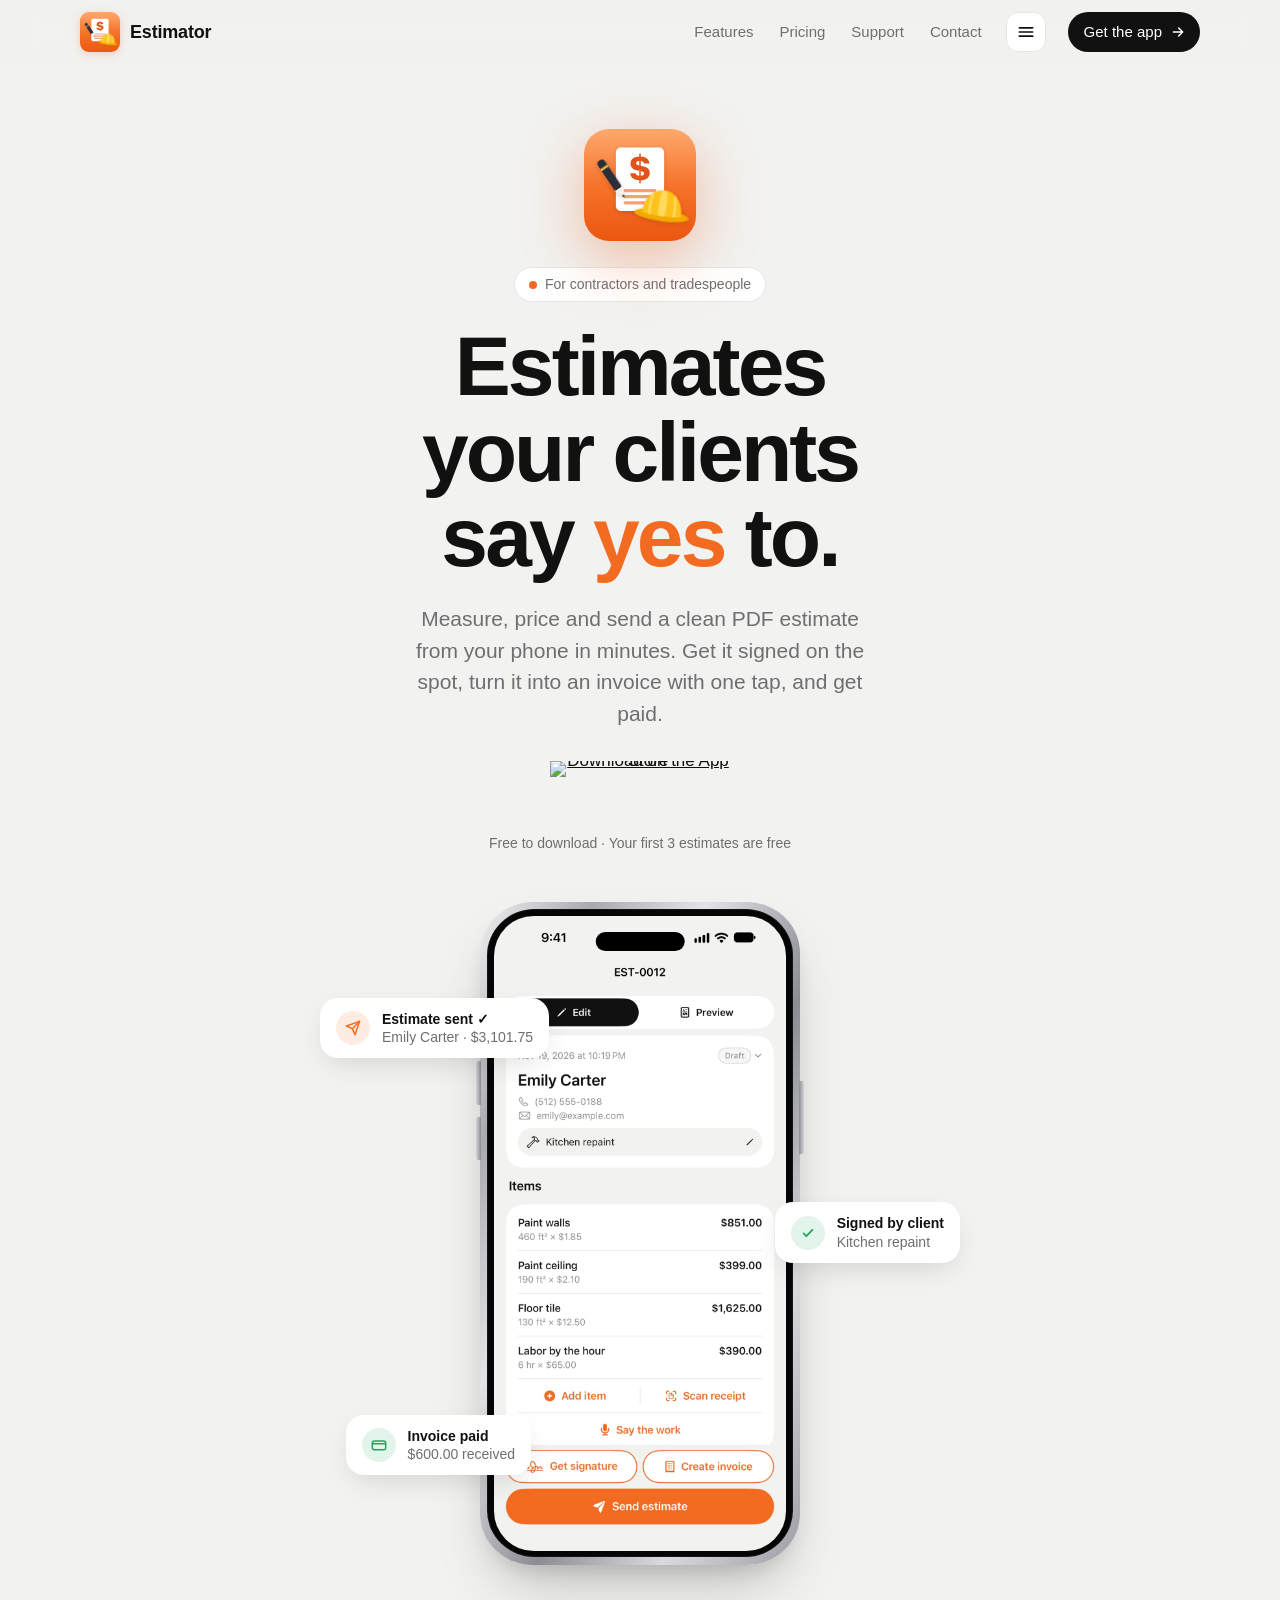
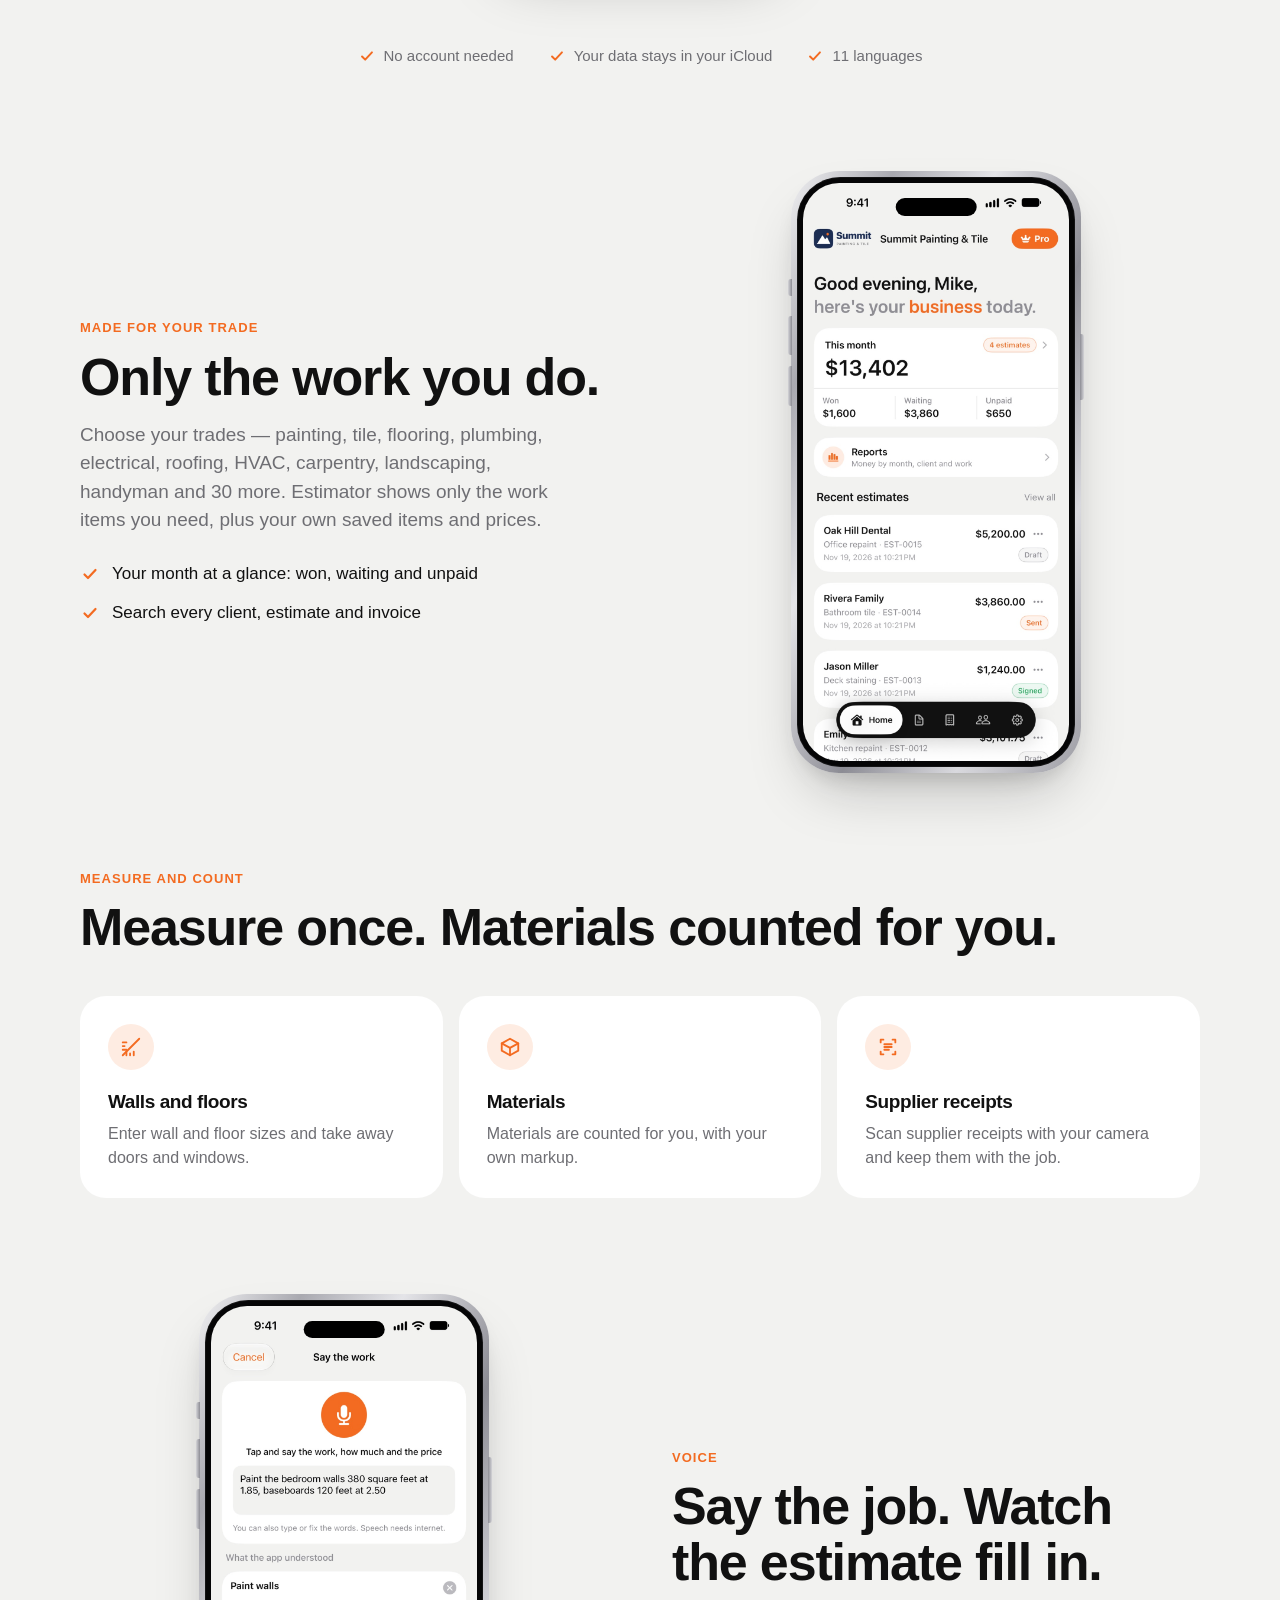
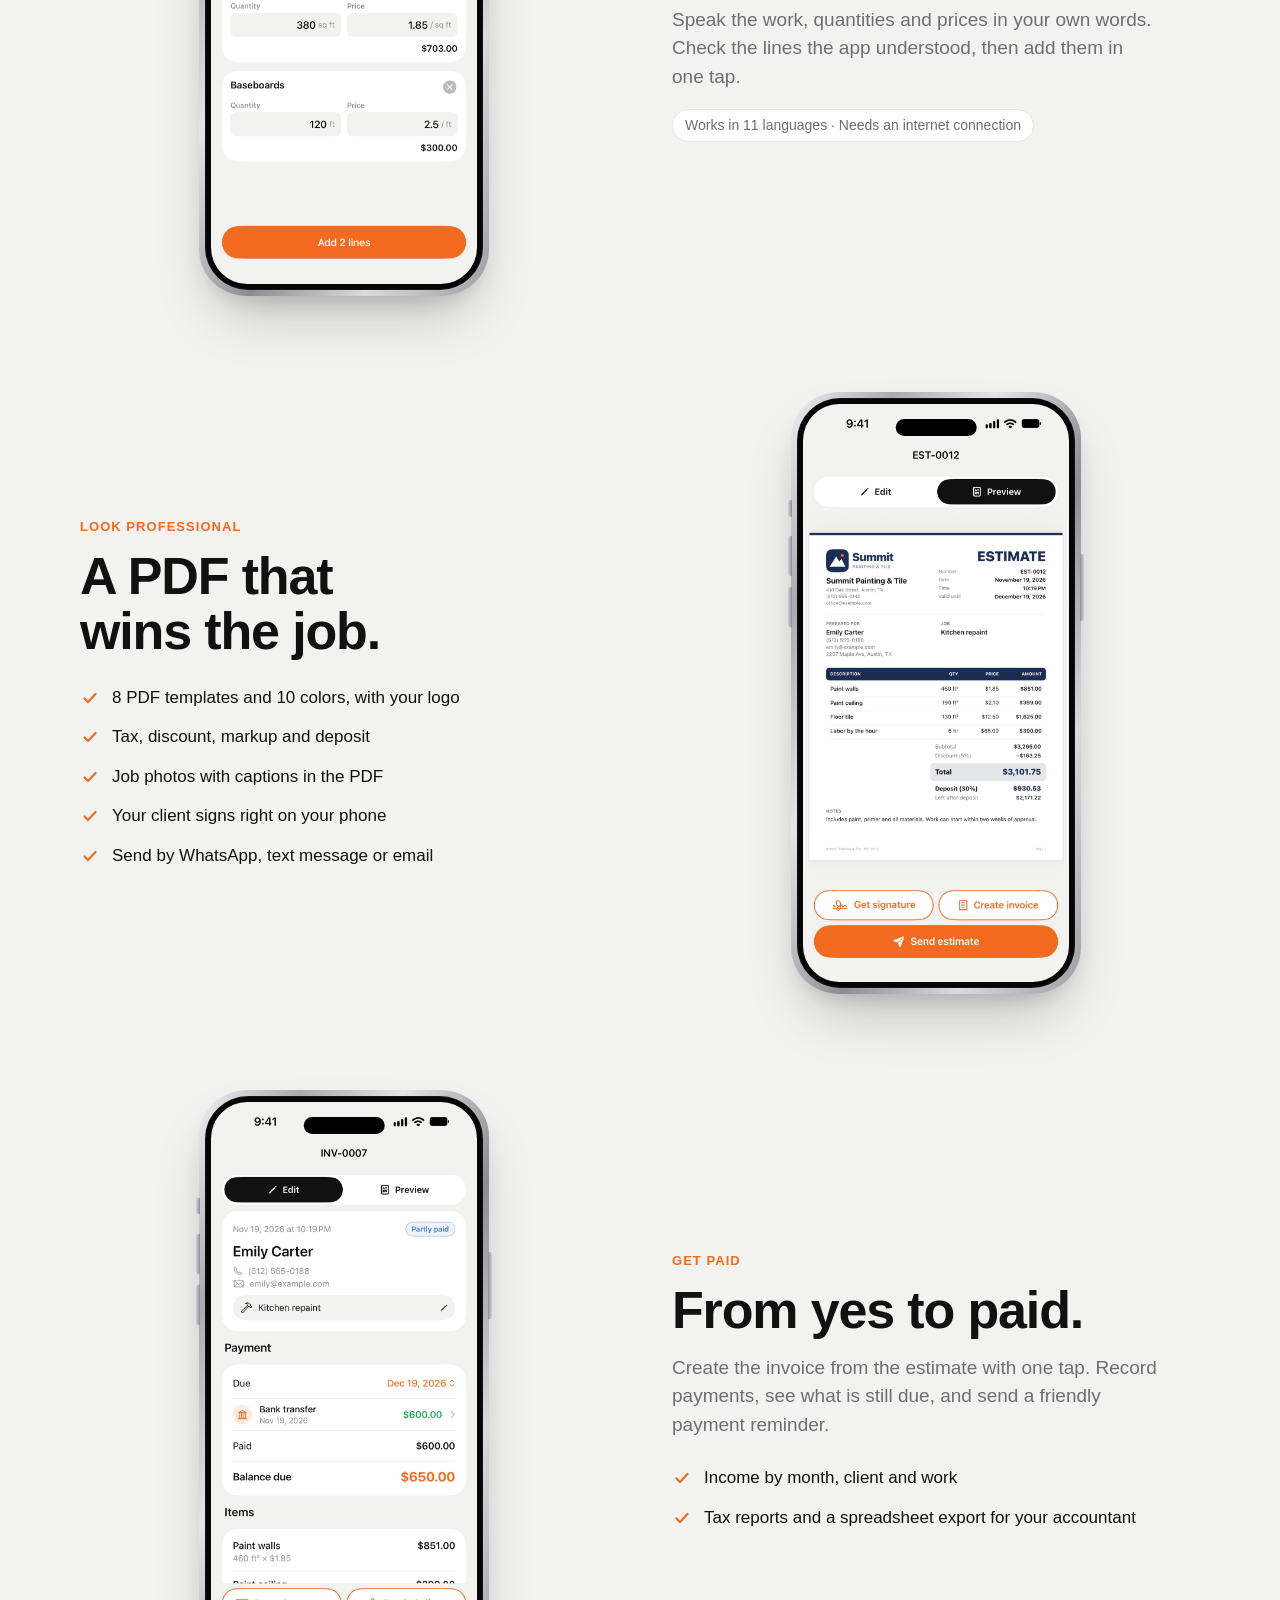
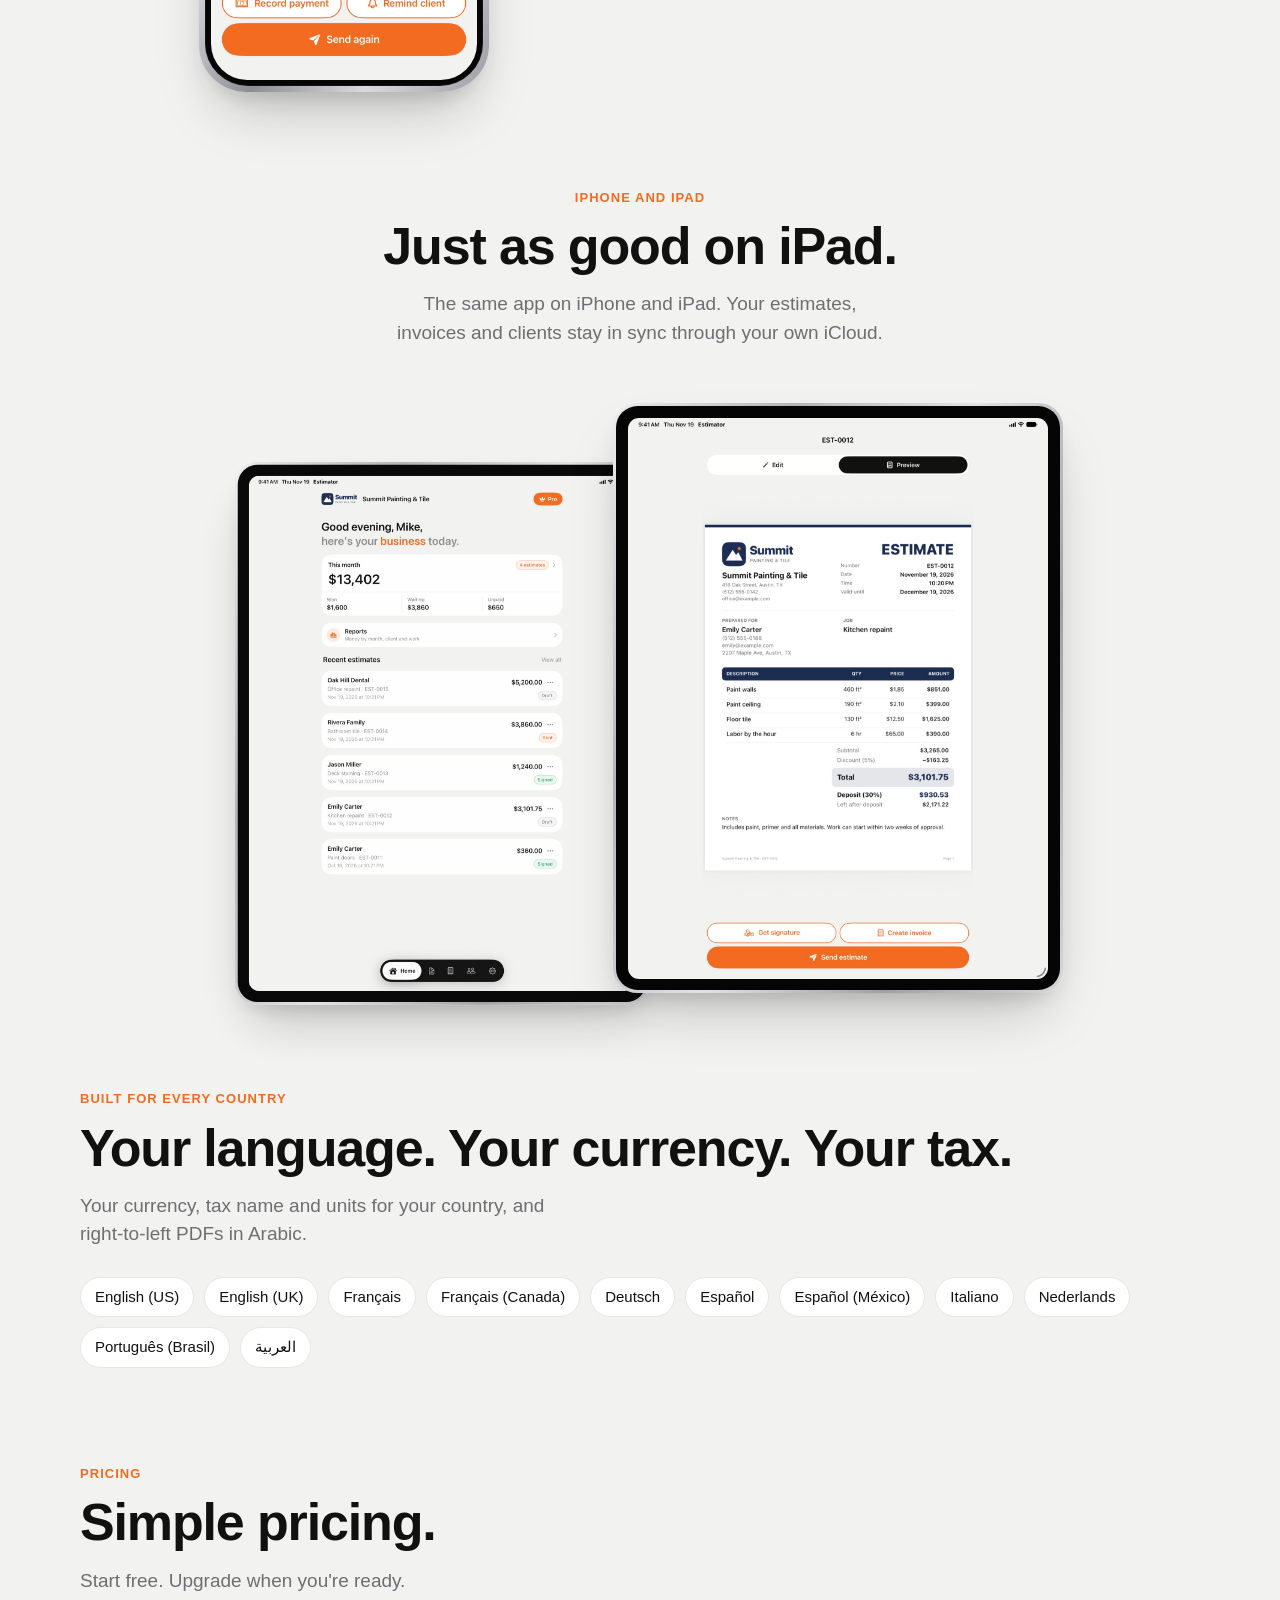
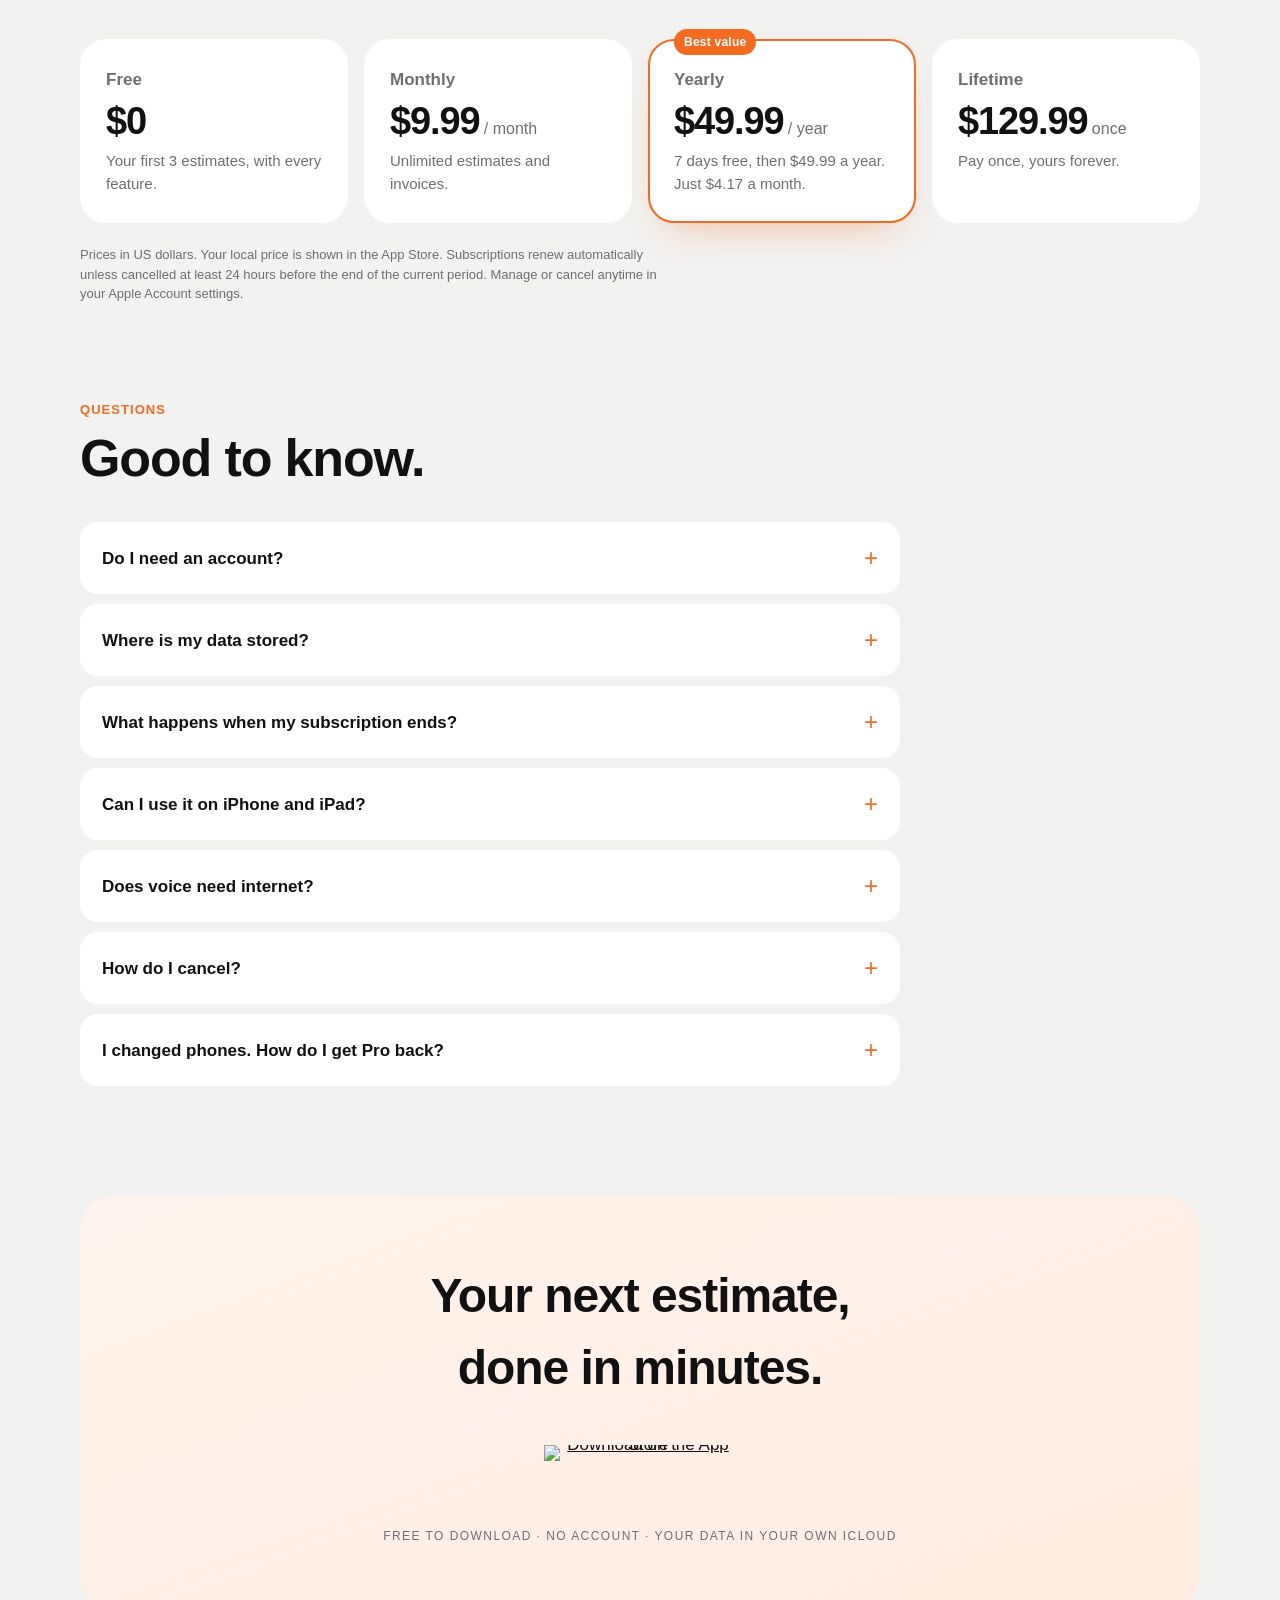
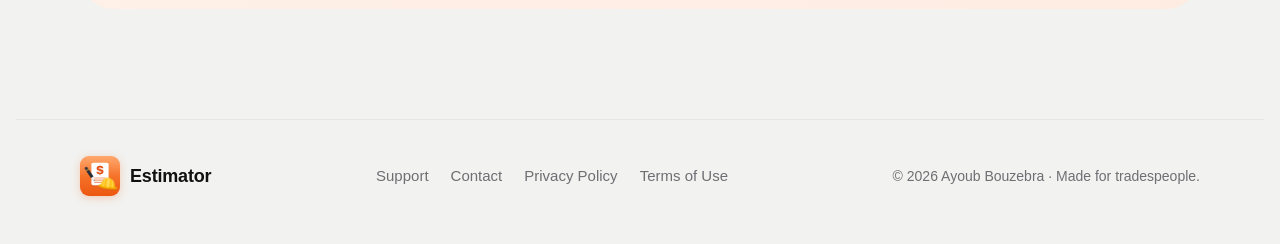
==== commit 1df37792: "Menu button with all pages, Get the app button in the top bar, official App Store badge again in the" ====
--- a/index.html
+++ b/index.html
@@ -24,10 +24,19 @@
     <nav class="nav" aria-label="Main">
       <a class="hide-sm" href="./#features">Features</a>
       <a class="hide-sm" href="./#pricing">Pricing</a>
-      <a href="support.html">Support</a>
+      <a class="hide-sm" href="support.html">Support</a>
       <a class="hide-sm" href="contact.html">Contact</a>
-      <a class="btn-dark" href="https://apps.apple.com/app/id6836446652" target="_blank" rel="noopener">Download</a>
+      <button class="menu-btn" type="button" aria-label="Menu" aria-expanded="false" aria-controls="menu"><svg width="20" height="20" viewBox="0 0 24 24" fill="none" stroke="currentColor" stroke-width="2" stroke-linecap="round"><path d="M4 7h16M4 12h16M4 17h16"/></svg></button>
+      <a class="btn-dark" href="https://apps.apple.com/app/id6836446652" target="_blank" rel="noopener">Get the app<svg width="16" height="16" viewBox="0 0 24 24" fill="none" stroke="currentColor" stroke-width="2.2" stroke-linecap="round" stroke-linejoin="round" aria-hidden="true"><path d="M5 12h14M13 6l6 6-6 6"/></svg></a>
     </nav>
+  </div>
+  <div class="menu" id="menu" hidden>
+    <a href="./#features">Features</a>
+    <a href="./#pricing">Pricing</a>
+    <a href="support.html">Support</a>
+    <a href="contact.html">Contact</a>
+    <a href="privacy.html">Privacy Policy</a>
+    <a href="terms.html">Terms of Use</a>
   </div>
 </header>
 
@@ -213,7 +222,8 @@
 
   <section class="final wrap">
     <h2>Your next estimate, done in minutes.</h2>
-    <a class="btn-big" href="https://apps.apple.com/app/id6836446652" target="_blank" rel="noopener">Download Estimator</a>
+    <a class="badge-store" href="https://apps.apple.com/app/id6836446652" target="_blank" rel="noopener"><img src="https://toolbox.marketingtools.apple.com/api/v2/badges/download-on-the-app-store/black/en-us" alt="Download on the App Store" width="180" height="60" loading="lazy"></a>
+    <p class="fine">Free to download · No account · Your data in your own iCloud</p>
   </section>
 </main>
 
--- a/styles.css
+++ b/styles.css
@@ -244,3 +244,13 @@
 .btn-big { display: inline-flex; align-items: center; justify-content: center; background: var(--ink); color: #fff; text-decoration: none; font-weight: 600; font-size: 18px; border-radius: 999px; padding: 16px 30px; transition: transform .15s ease; }
 .btn-big:hover { transform: translateY(-2px); }
 .btn-big:active { transform: scale(.97); }
+/* Menu button and drop-down list (all pages) */
+.nav .menu-btn { display: inline-flex; align-items: center; justify-content: center; width: 40px; height: 40px; padding: 0; border-radius: 12px; border: 1px solid var(--line); background: var(--card); color: var(--ink); transition: transform .15s ease; }
+.nav .menu-btn:active { transform: scale(.94); }
+.menu { position: absolute; top: 64px; right: max(16px, env(safe-area-inset-right, 0px)); width: min(320px, calc(100% - 32px)); margin: 0; background: var(--card); border: 1px solid var(--line); border-radius: 20px; box-shadow: var(--shadow-soft); padding: 8px; display: grid; }
+.menu[hidden] { display: none; }
+.menu a { display: block; padding: 13px 14px; border-radius: 12px; text-decoration: none; color: var(--ink); font-size: 16px; font-weight: 500; }
+.menu a:hover, .menu a:active { background: var(--bg); }
+.nav .btn-dark svg { margin-right: -2px; }
+.final .badge-store img { height: 64px; }
+.final .fine { margin: 18px 0 0; font-size: 12px; letter-spacing: .12em; text-transform: uppercase; color: var(--ink-soft); }
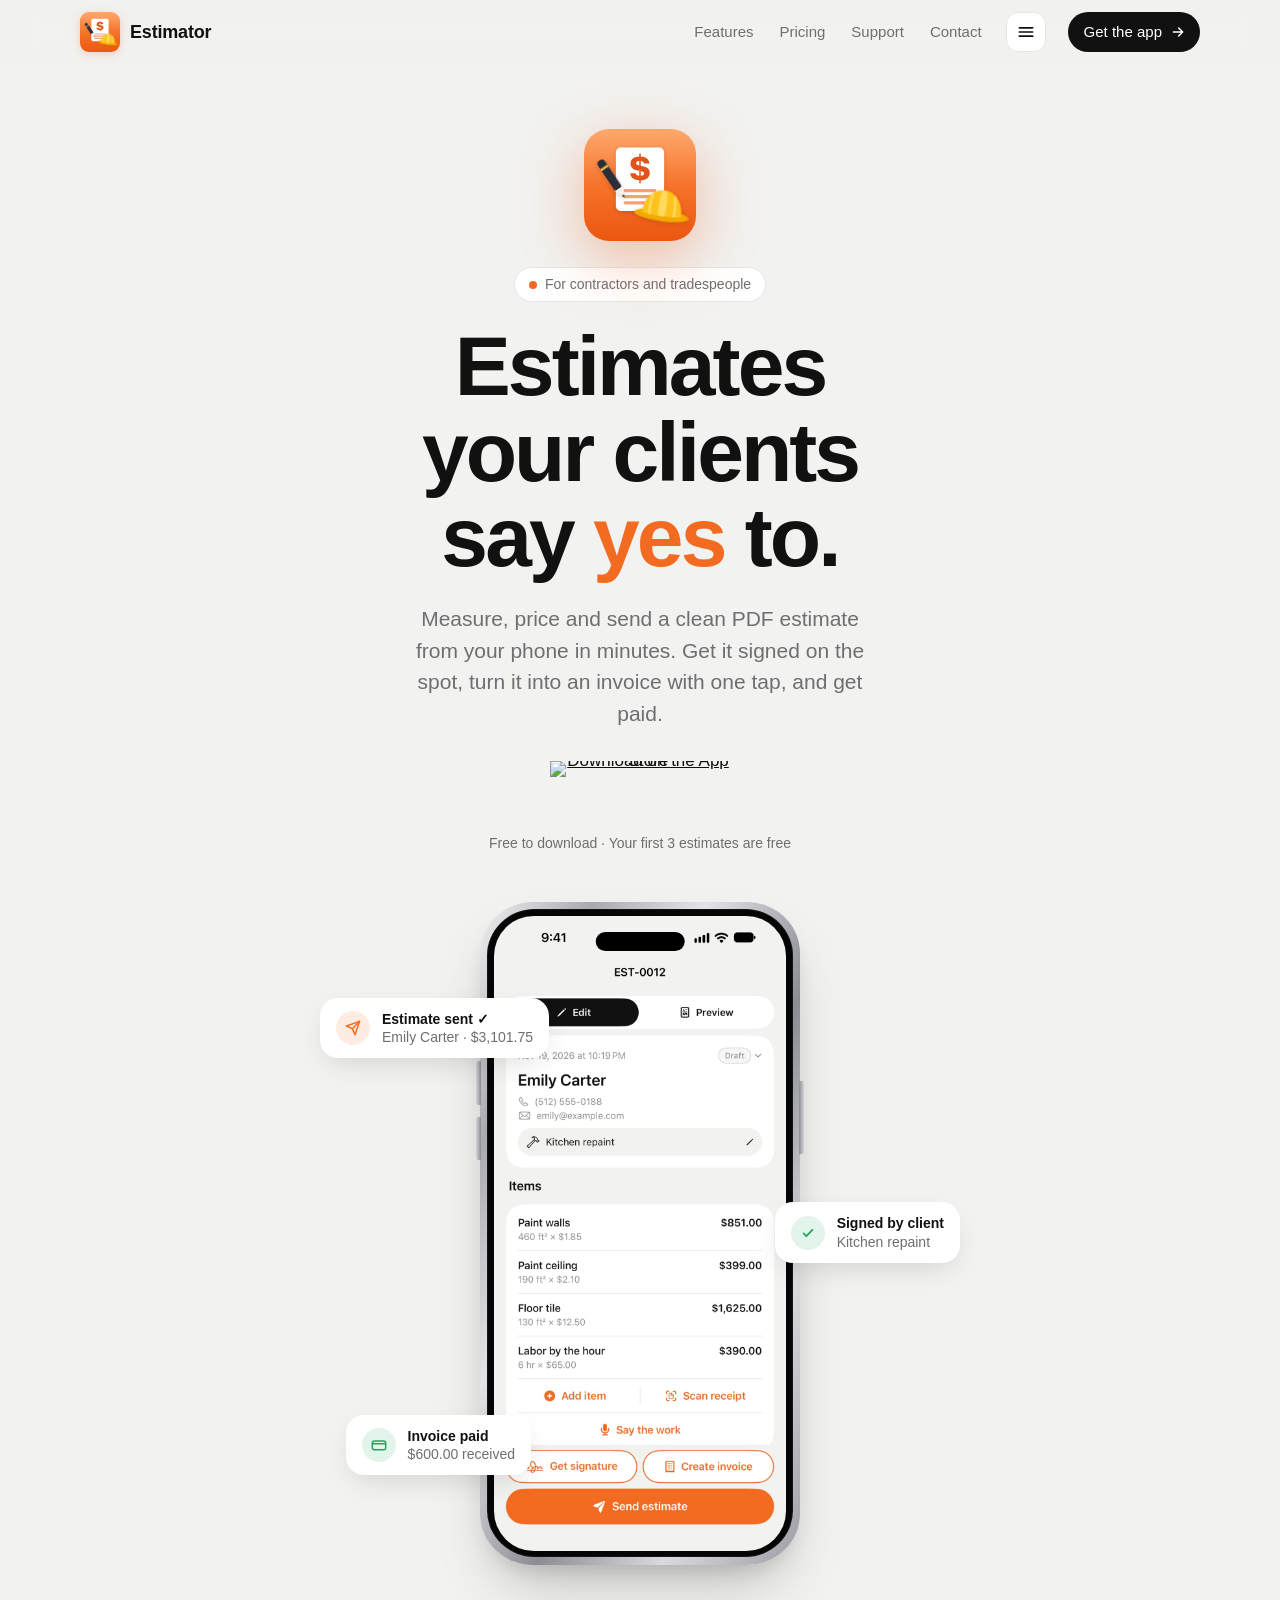
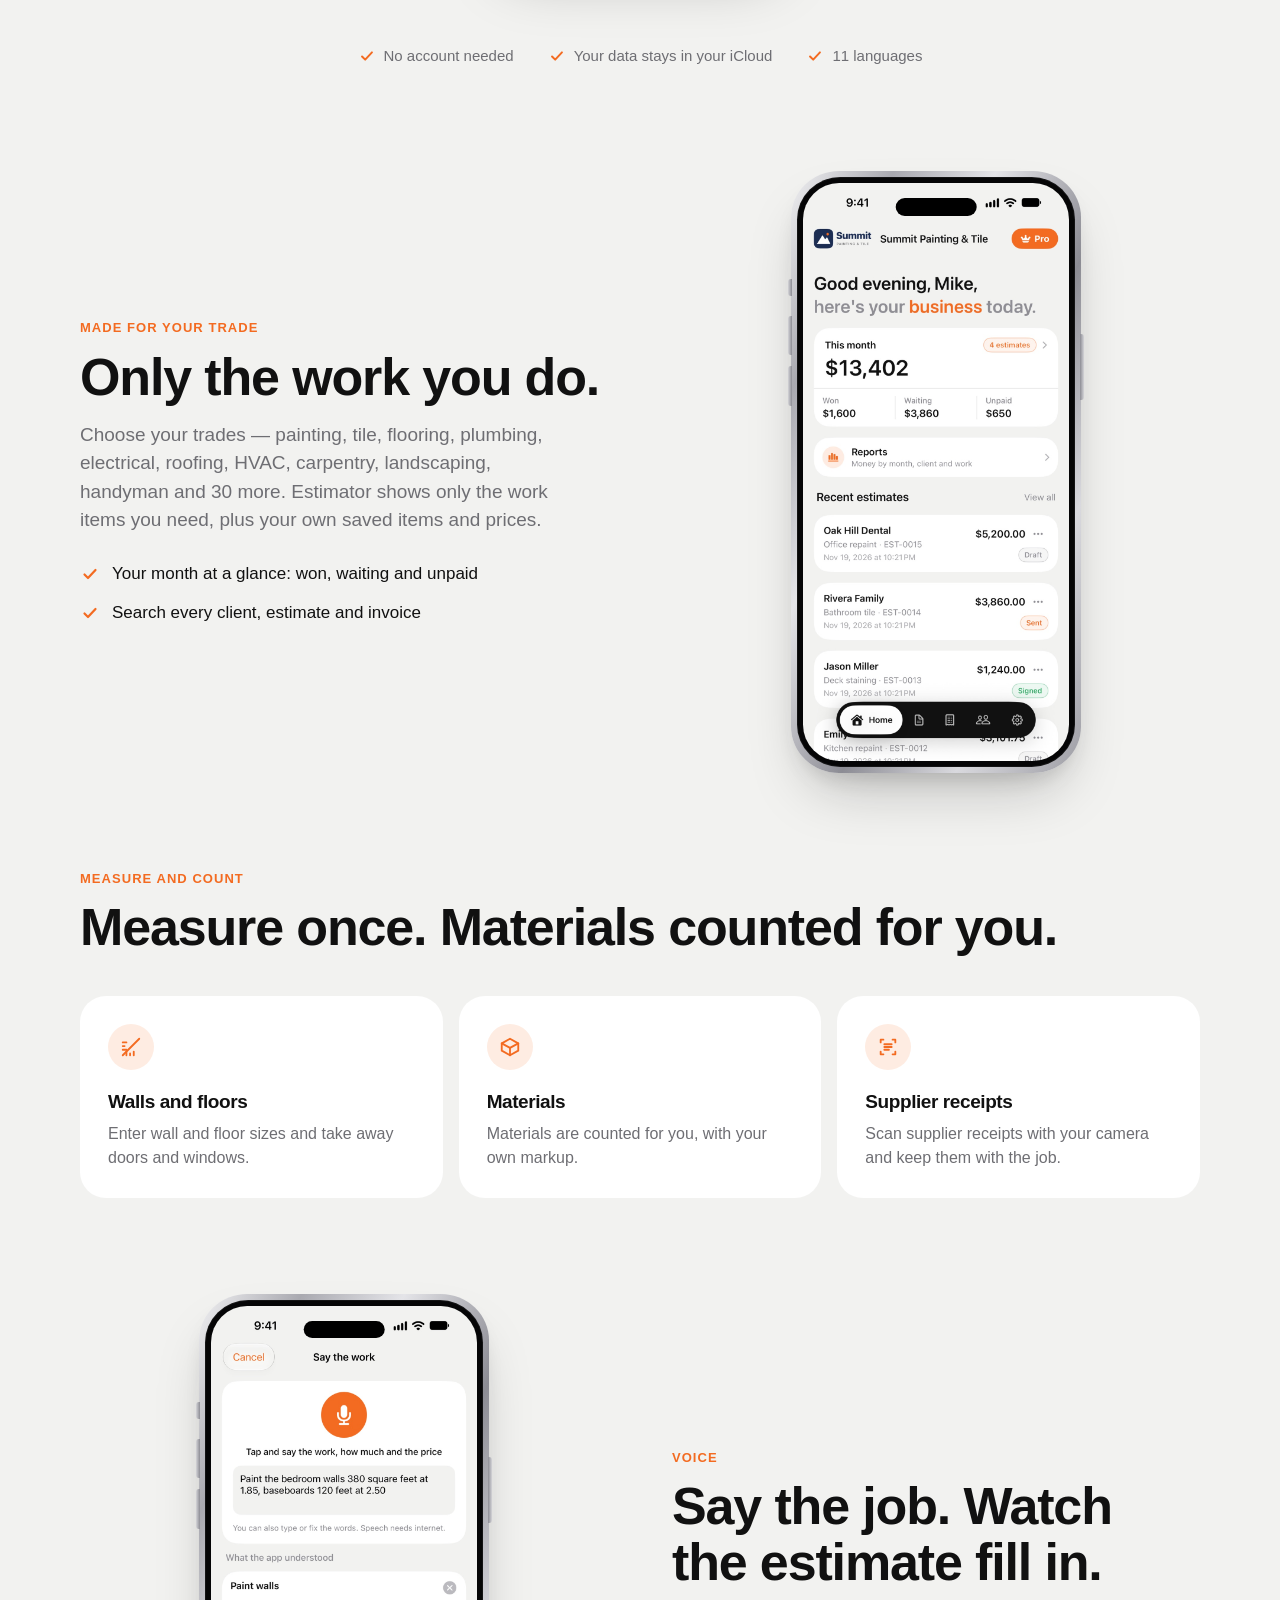
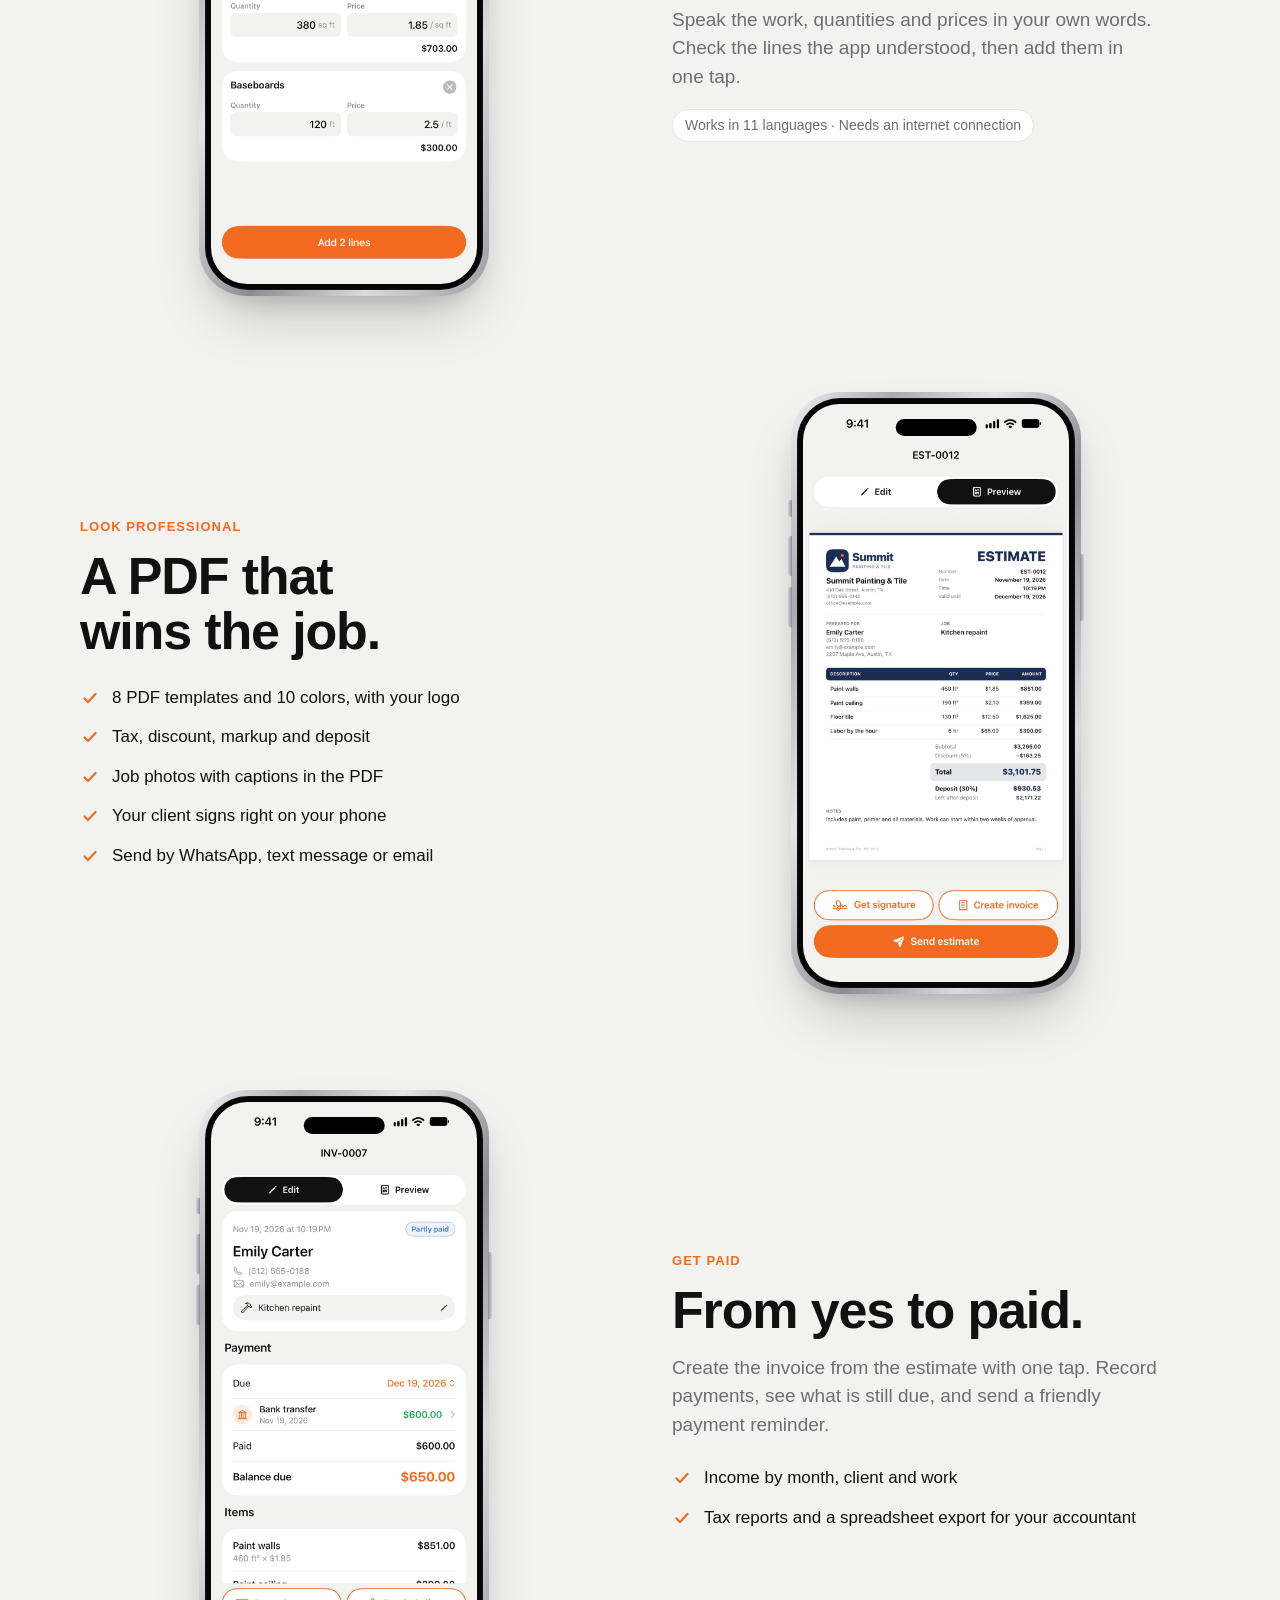
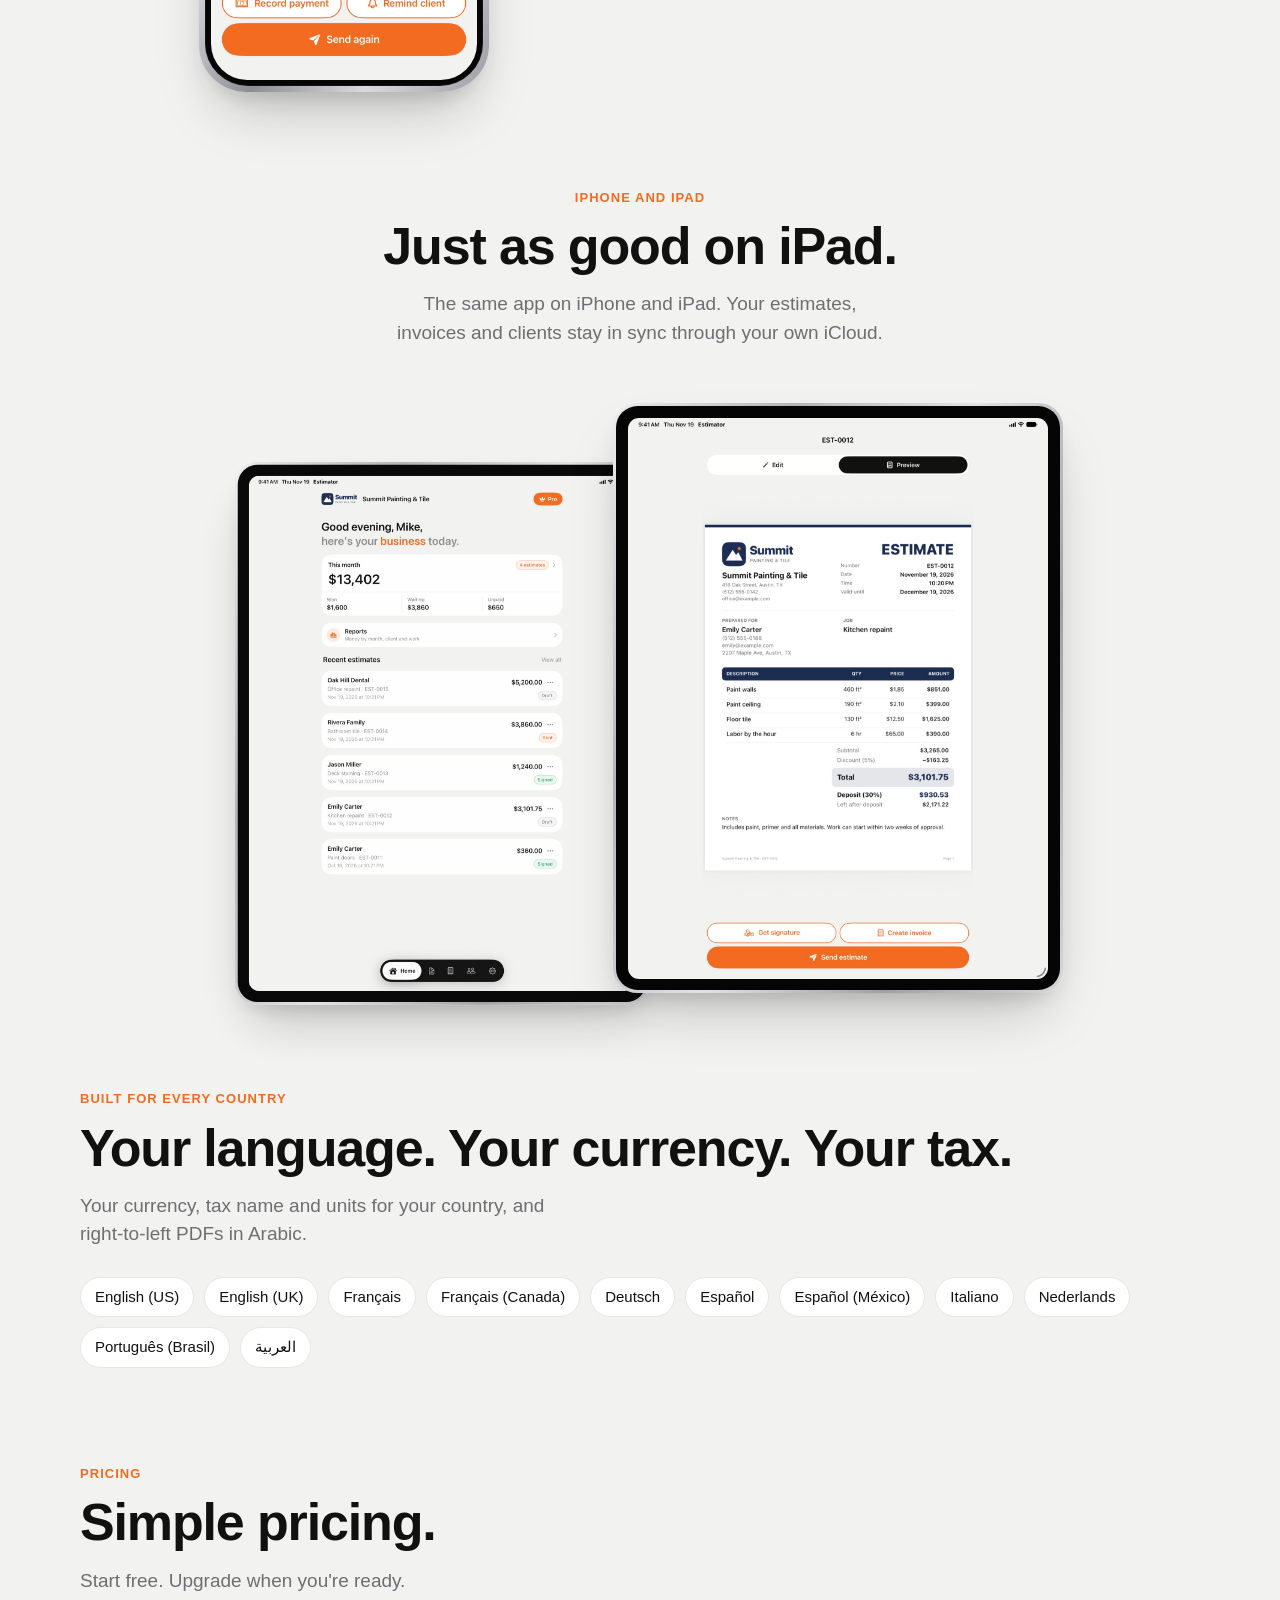
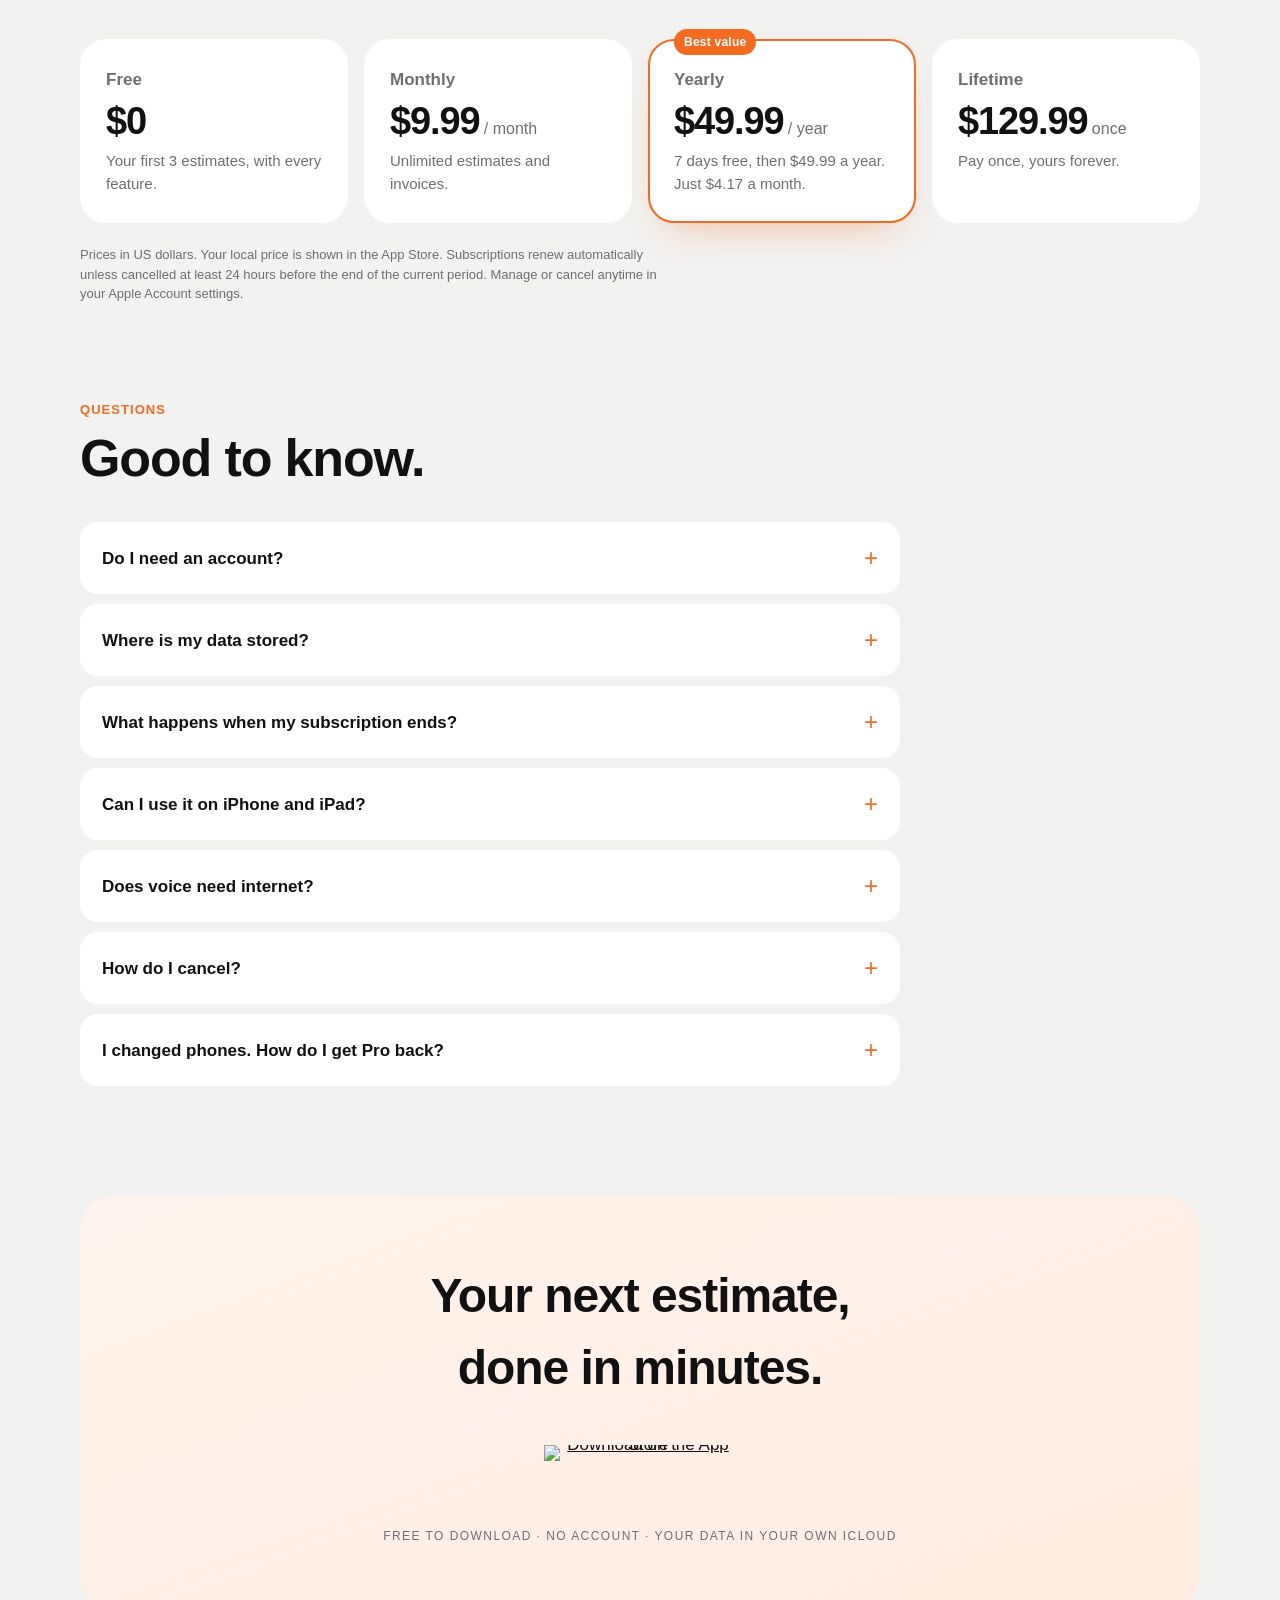
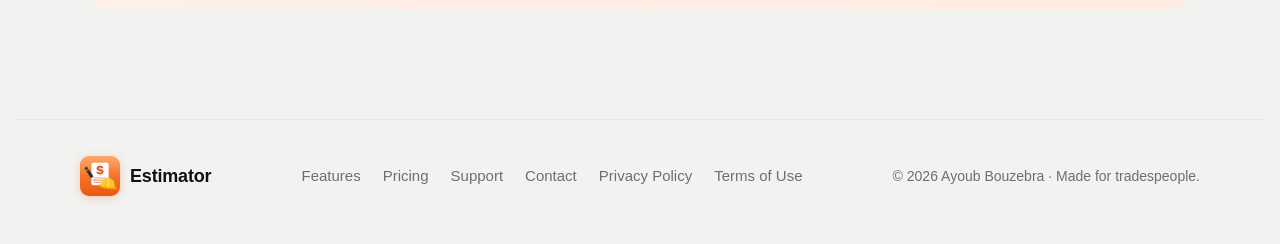
==== commit e5da3be7: "Footer: Features and Pricing links on every page; links from other pages land on the section at once" ====
--- a/index.html
+++ b/index.html
@@ -231,7 +231,7 @@
   <div class="wrap">
     <a class="brand" href="./"><svg class="appicon" role="img" aria-label="Estimator app icon"><use href="#appicon"/></svg>Estimator</a>
     <nav aria-label="Footer">
-      <a href="support.html">Support</a><a href="contact.html">Contact</a><a href="privacy.html">Privacy Policy</a><a href="terms.html">Terms of Use</a>
+      <a href="./#features">Features</a><a href="./#pricing">Pricing</a><a href="support.html">Support</a><a href="contact.html">Contact</a><a href="privacy.html">Privacy Policy</a><a href="terms.html">Terms of Use</a>
     </nav>
     <span class="copy">© 2026 Ayoub Bouzebra · Made for tradespeople.</span>
   </div>
